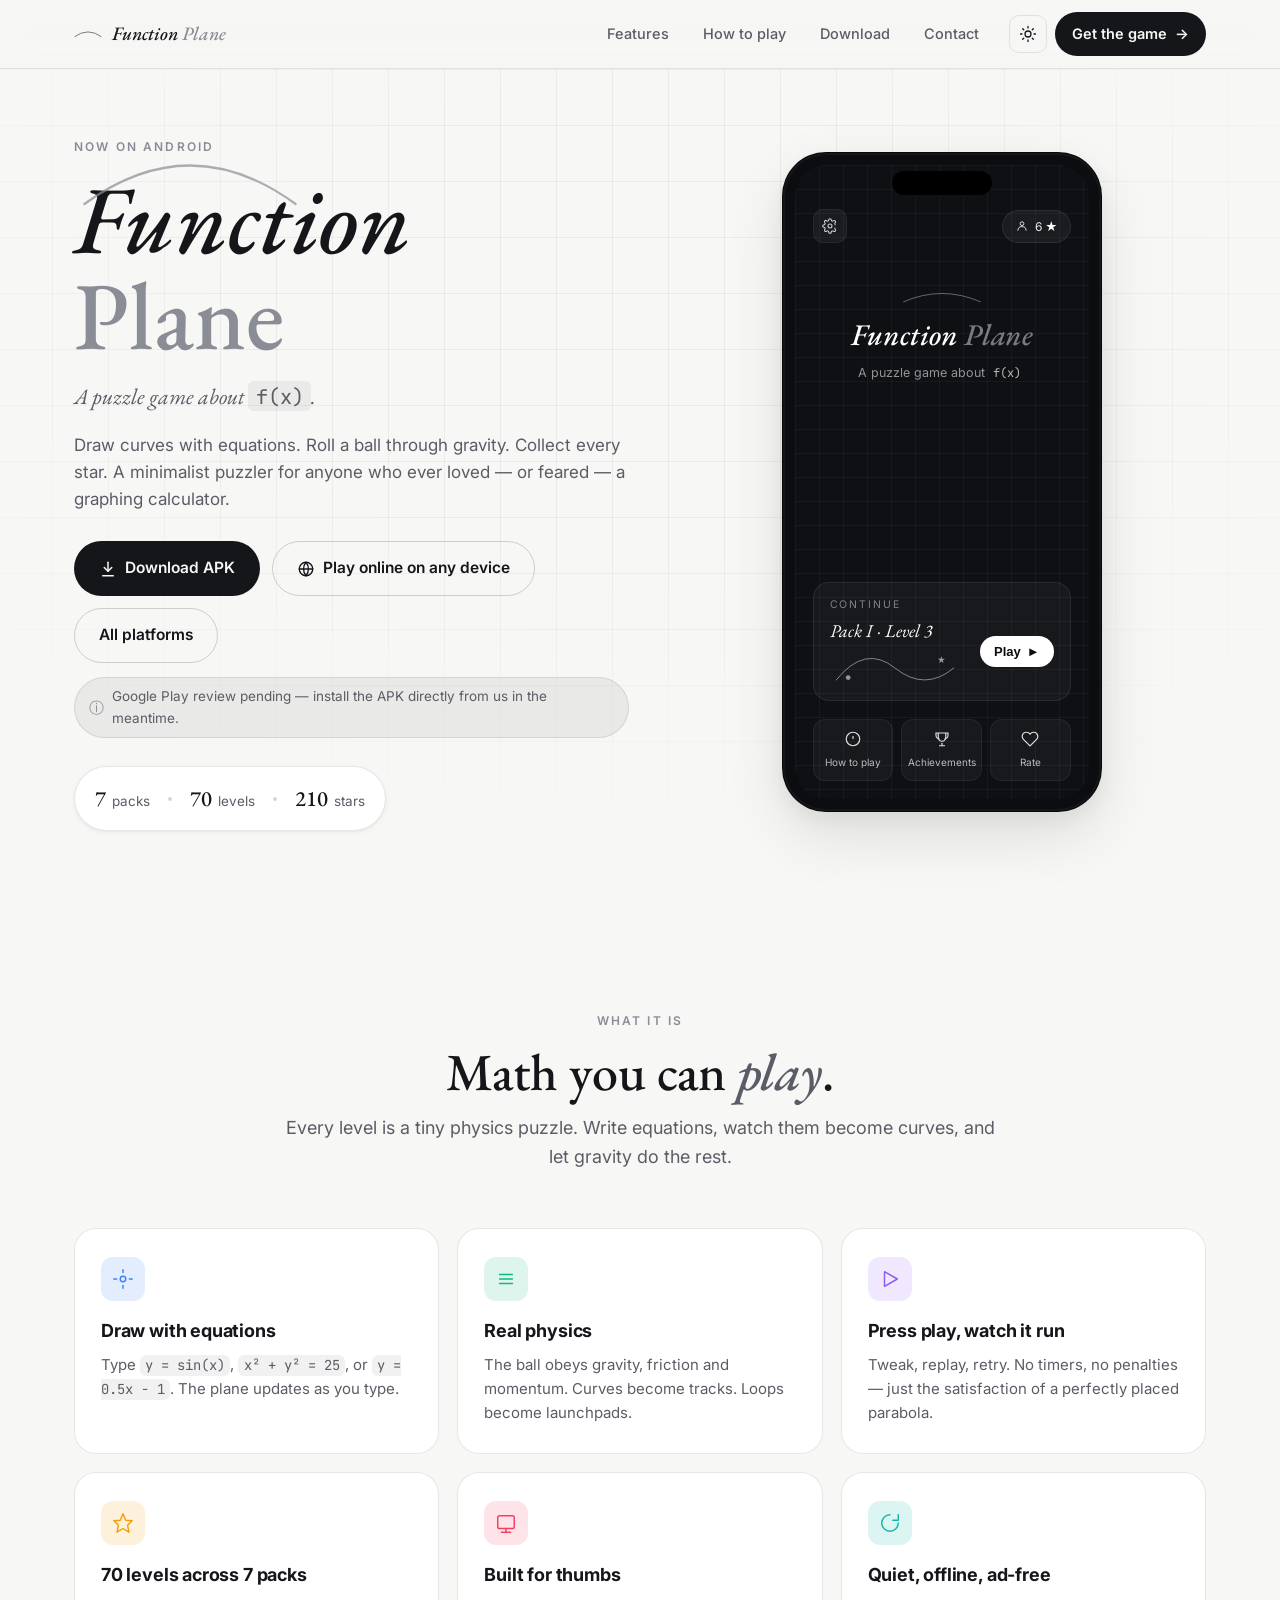
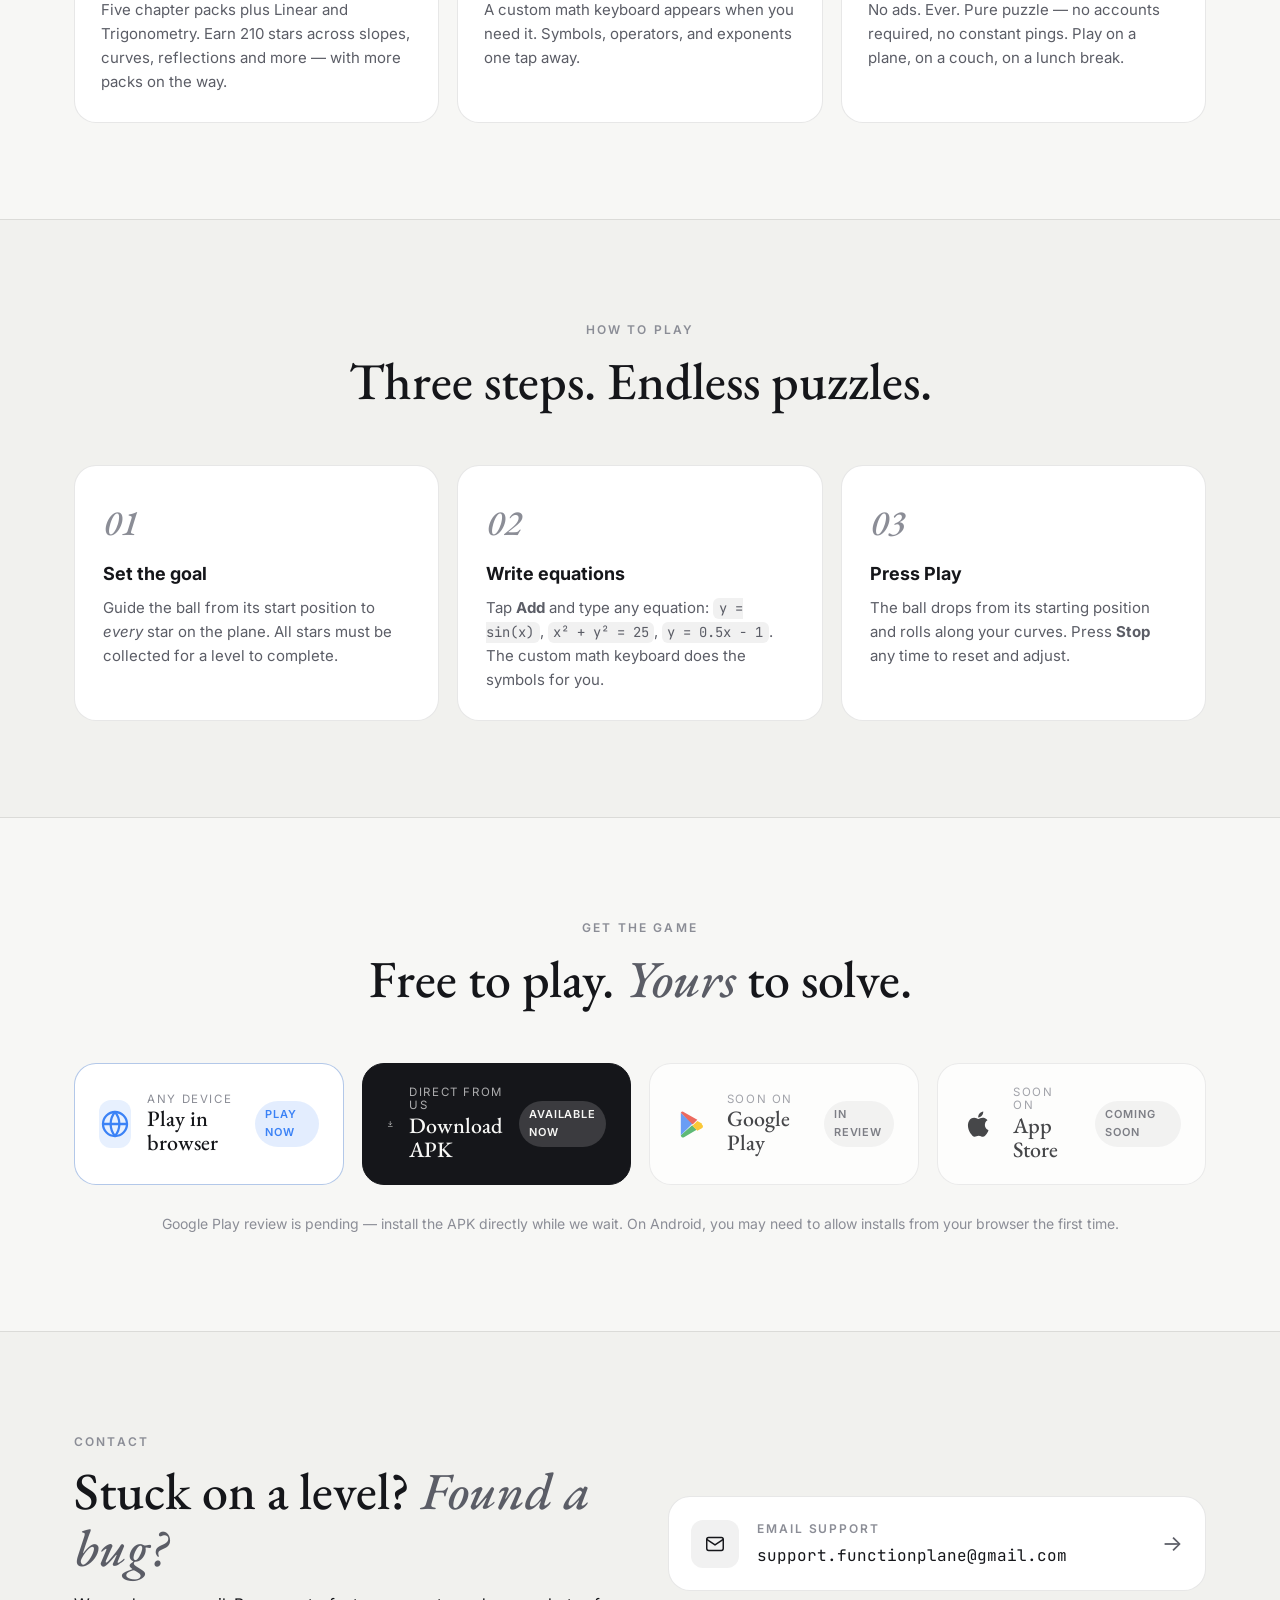
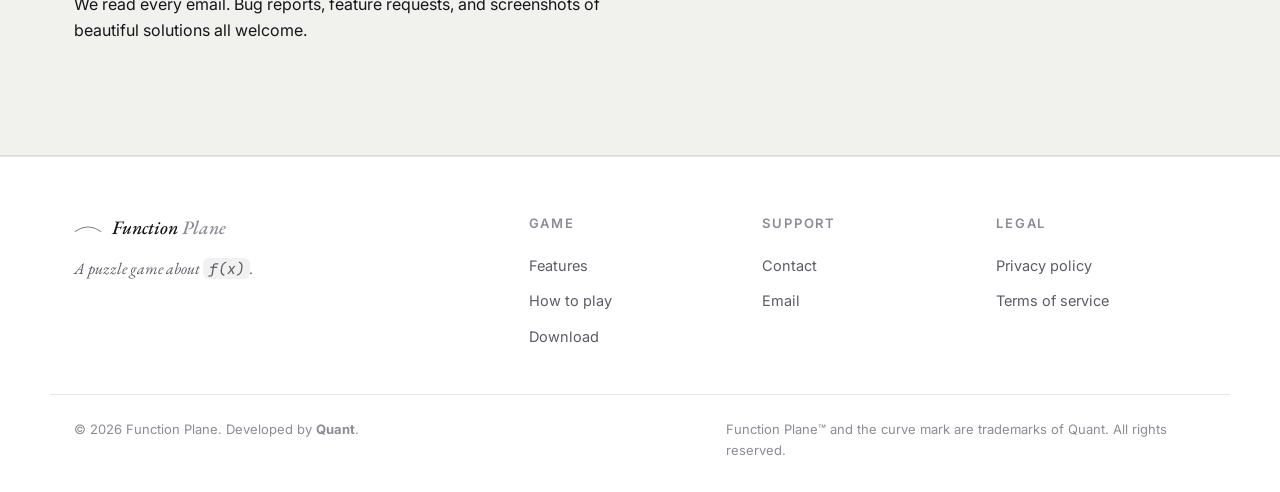
==== index.html @ 8f38a888 "Add password reset page, correct level count and ad-free copy Adds /auth/reset, the landing page for" ====
<!DOCTYPE html>
<html lang="en">
<head>
  <meta charset="UTF-8" />
  <meta name="viewport" content="width=device-width, initial-scale=1.0" />
  <title>Function Plane &mdash; A puzzle game about f(x)</title>
  <meta name="description" content="Function Plane is a minimalist puzzle game where you guide a ball through curves you draw with equations. Play on Android. iOS coming soon." />
  <meta name="theme-color" content="#fafafa" />

  <link rel="preconnect" href="https://fonts.googleapis.com">
  <link rel="preconnect" href="https://fonts.gstatic.com" crossorigin>
  <link href="https://fonts.googleapis.com/css2?family=EB+Garamond:ital,wght@0,400;0,500;1,400;1,500&family=Inter:wght@400;500;600;700&family=JetBrains+Mono:wght@400;500&display=swap" rel="stylesheet">

  <link rel="stylesheet" href="styles.css" />
</head>
<body>
  <!-- ======= NAV ======= -->
  <header class="nav" id="nav">
    <div class="container nav__inner">
      <a href="#top" class="brand" aria-label="Function Plane home">
        <svg class="brand__curve" viewBox="0 0 60 20" aria-hidden="true">
          <path d="M2 16 Q 30 -4 58 16" fill="none" stroke="currentColor" stroke-width="1.4" stroke-linecap="round"/>
        </svg>
        <span class="brand__text">
          <em>Function</em><span class="brand__faded"> Plane</span>
        </span>
      </a>

      <nav class="nav__links" aria-label="Primary">
        <a href="#features">Features</a>
        <a href="#how">How to play</a>
        <a href="#download">Download</a>
        <a href="#contact">Contact</a>
      </nav>

      <div class="nav__actions">
        <button id="themeToggle" class="icon-btn" aria-label="Toggle theme" title="Toggle theme">
          <svg class="icon-sun" viewBox="0 0 24 24" fill="none" stroke="currentColor" stroke-width="1.7" stroke-linecap="round" stroke-linejoin="round" aria-hidden="true">
            <circle cx="12" cy="12" r="4"/>
            <path d="M12 2v2M12 20v2M4.93 4.93l1.41 1.41M17.66 17.66l1.41 1.41M2 12h2M20 12h2M4.93 19.07l1.41-1.41M17.66 6.34l1.41-1.41"/>
          </svg>
          <svg class="icon-moon" viewBox="0 0 24 24" fill="none" stroke="currentColor" stroke-width="1.7" stroke-linecap="round" stroke-linejoin="round" aria-hidden="true">
            <path d="M21 12.79A9 9 0 1 1 11.21 3 7 7 0 0 0 21 12.79z"/>
          </svg>
        </button>
        <a href="#download" class="btn btn--primary nav__cta">Get the game <span aria-hidden="true">&rarr;</span></a>
      </div>

      <button id="menuToggle" class="icon-btn nav__menu" aria-label="Open menu" aria-expanded="false">
        <svg viewBox="0 0 24 24" fill="none" stroke="currentColor" stroke-width="1.7" stroke-linecap="round" aria-hidden="true">
          <path d="M4 7h16M4 12h16M4 17h16"/>
        </svg>
      </button>
    </div>
    <div class="nav__drawer" id="navDrawer" hidden>
      <a href="#features">Features</a>
      <a href="#how">How to play</a>
      <a href="#download">Download</a>
      <a href="#contact">Contact</a>
    </div>
  </header>

  <main id="top">

    <!-- ======= HERO ======= -->
    <section class="hero">
      <div class="hero__grid" aria-hidden="true"></div>

      <div class="container hero__inner">
        <div class="hero__copy">
          <span class="eyebrow">Now on Android</span>
          <h1 class="hero__title">
            <svg class="hero__curve" viewBox="0 0 200 60" aria-hidden="true">
              <path d="M4 50 Q 100 -20 196 50" fill="none" stroke="currentColor" stroke-width="2" stroke-linecap="round"/>
            </svg>
            <em>Function</em>
            <span class="muted">Plane</span>
          </h1>
          <p class="hero__tag">A puzzle game about <code>f(x)</code>.</p>
          <p class="hero__desc">
            Draw curves with equations. Roll a ball through gravity. Collect every star.
            <span class="hide-on-mobile">A minimalist puzzler for anyone who ever loved &mdash; or feared &mdash; a graphing calculator.</span>
          </p>

          <div class="hero__cta">
            <a href="downloads/FunctionPlane.apk" download class="btn btn--primary btn--lg">
              <svg viewBox="0 0 24 24" width="18" height="18" fill="none" stroke="currentColor" stroke-width="2" stroke-linecap="round" stroke-linejoin="round" aria-hidden="true"><path d="M12 3v12"/><path d="m7 10 5 5 5-5"/><path d="M5 21h14"/></svg>
              Download APK
            </a>
            <a href="https://functionplane-game.pages.dev" class="btn btn--ghost btn--lg">
              <svg viewBox="0 0 24 24" width="18" height="18" fill="none" stroke="currentColor" stroke-width="1.8" stroke-linecap="round" stroke-linejoin="round" aria-hidden="true"><circle cx="12" cy="12" r="9"/><path d="M3 12h18"/><path d="M12 3a14 14 0 0 1 0 18a14 14 0 0 1 0-18z"/></svg>
              Play online on any device
            </a>
            <a href="#download" class="btn btn--ghost btn--lg hide-on-mobile">
              All platforms
            </a>
          </div>
          <p class="hero__notice">
            <span aria-hidden="true">&#9432;</span>
            Google Play review pending &mdash; install the APK directly from us in the meantime.
          </p>

          <div class="hero__meta">
            <div class="meta-item"><strong>7</strong><span>packs</span></div>
            <span class="meta-sep" aria-hidden="true"></span>
            <div class="meta-item"><strong>70</strong><span>levels</span></div>
            <span class="meta-sep" aria-hidden="true"></span>
            <div class="meta-item"><strong>210</strong><span>stars</span></div>
          </div>
        </div>

        <!-- Phone mock -->
        <div class="hero__phone" aria-hidden="true">
          <div class="phone">
            <div class="phone__notch"></div>
            <div class="phone__screen">
              <div class="phone__bg"></div>
              <div class="phone__content">
                <div class="phone__top">
                  <div class="phone__cog">
                    <svg viewBox="0 0 24 24" fill="none" stroke="currentColor" stroke-width="1.6" stroke-linecap="round" stroke-linejoin="round"><circle cx="12" cy="12" r="3"/><path d="M19.4 15a1.65 1.65 0 0 0 .33 1.82l.06.06a2 2 0 1 1-2.83 2.83l-.06-.06A1.65 1.65 0 0 0 15 19.4a1.65 1.65 0 0 0-1 1.51V21a2 2 0 1 1-4 0v-.09A1.65 1.65 0 0 0 9 19.4a1.65 1.65 0 0 0-1.82.33l-.06.06a2 2 0 1 1-2.83-2.83l.06-.06A1.65 1.65 0 0 0 4.6 15a1.65 1.65 0 0 0-1.51-1H3a2 2 0 1 1 0-4h.09A1.65 1.65 0 0 0 4.6 9a1.65 1.65 0 0 0-.33-1.82l-.06-.06a2 2 0 1 1 2.83-2.83l.06.06A1.65 1.65 0 0 0 9 4.6a1.65 1.65 0 0 0 1-1.51V3a2 2 0 1 1 4 0v.09A1.65 1.65 0 0 0 15 4.6a1.65 1.65 0 0 0 1.82-.33l.06-.06a2 2 0 1 1 2.83 2.83l-.06.06A1.65 1.65 0 0 0 19.4 9c.16.39.25.81.25 1.24"/></svg>
                  </div>
                  <div class="phone__pill">
                    <svg viewBox="0 0 24 24" width="14" height="14" fill="none" stroke="currentColor" stroke-width="1.6"><circle cx="12" cy="8" r="3.2"/><path d="M5 20a7 7 0 0 1 14 0"/></svg>
                    <span>6 <span class="star">&#9733;</span></span>
                  </div>
                </div>

                <div class="phone__title">
                  <svg class="phone__curve" viewBox="0 0 200 40" aria-hidden="true">
                    <path d="M4 32 Q 100 -10 196 32" fill="none" stroke="currentColor" stroke-width="1.5" stroke-linecap="round"/>
                  </svg>
                  <h3><em>Function</em> <span>Plane</span></h3>
                  <p>A puzzle game about <code>f(x)</code></p>
                </div>

                <div class="phone__card">
                  <div class="phone__card-label">CONTINUE</div>
                  <div class="phone__card-row">
                    <div>
                      <div class="phone__card-title"><em>Pack I &middot; Level 3</em></div>
                      <svg class="phone__levelcurve" viewBox="0 0 200 60" aria-hidden="true">
                        <path d="M2 50 Q 50 -10 100 30 T 198 30" fill="none" stroke="currentColor" stroke-width="1.4" stroke-linecap="round"/>
                        <circle cx="22" cy="46" r="4" fill="currentColor"/>
                        <text x="170" y="22" font-size="14" fill="currentColor">&#9733;</text>
                      </svg>
                    </div>
                    <button class="phone__play">Play <span>&#9658;</span></button>
                  </div>
                </div>

                <div class="phone__bottom">
                  <div class="phone__icon"><svg viewBox="0 0 24 24" fill="none" stroke="currentColor" stroke-width="1.6"><circle cx="12" cy="12" r="9"/><path d="M12 8v4M12 16h.01"/></svg><span>How to play</span></div>
                  <div class="phone__icon"><svg viewBox="0 0 24 24" fill="none" stroke="currentColor" stroke-width="1.6"><path d="M8 21h8M12 17v4M17 4h3v3a5 5 0 0 1-5 5M7 4H4v3a5 5 0 0 0 5 5M7 4h10v6a5 5 0 0 1-10 0V4z"/></svg><span>Achievements</span></div>
                  <div class="phone__icon"><svg viewBox="0 0 24 24" fill="none" stroke="currentColor" stroke-width="1.6"><path d="M20.8 4.6a5.5 5.5 0 0 0-7.8 0L12 5.6l-1-1A5.5 5.5 0 1 0 3.2 12.4l8.8 8.8 8.8-8.8a5.5 5.5 0 0 0 0-7.8z"/></svg><span>Rate</span></div>
                </div>
              </div>
            </div>
          </div>
        </div>
      </div>
    </section>

    <!-- ======= FEATURES ======= -->
    <section id="features" class="section">
      <div class="container">
        <header class="section__head">
          <span class="eyebrow">What it is</span>
          <h2 class="section__title">Math you can <em>play</em>.</h2>
          <p class="section__lead">
            Every level is a tiny physics puzzle. Write equations, watch them
            become curves, and let gravity do the rest.
          </p>
        </header>

        <div class="features">
          <article class="feature">
            <div class="feature__icon feature__icon--blue" aria-hidden="true">
              <svg viewBox="0 0 24 24" fill="none" stroke="currentColor" stroke-width="1.6" stroke-linecap="round"><circle cx="12" cy="12" r="3"/><path d="M12 2v3M12 19v3M2 12h3M19 12h3"/></svg>
            </div>
            <h3>Draw with equations</h3>
            <p>Type <code>y = sin(x)</code>, <code>x&sup2; + y&sup2; = 25</code>, or <code>y = 0.5x &minus; 1</code>. The plane updates as you type.</p>
          </article>

          <article class="feature">
            <div class="feature__icon feature__icon--green" aria-hidden="true">
              <svg viewBox="0 0 24 24" fill="none" stroke="currentColor" stroke-width="1.6" stroke-linecap="round"><path d="M5 12h14M5 7h14M5 17h14"/></svg>
            </div>
            <h3>Real physics</h3>
            <p>The ball obeys gravity, friction and momentum. Curves become tracks. Loops become launchpads.</p>
          </article>

          <article class="feature">
            <div class="feature__icon feature__icon--purple" aria-hidden="true">
              <svg viewBox="0 0 24 24" fill="none" stroke="currentColor" stroke-width="1.6" stroke-linecap="round" stroke-linejoin="round"><polygon points="6 4 20 12 6 20 6 4"/></svg>
            </div>
            <h3>Press play, watch it run</h3>
            <p>Tweak, replay, retry. No timers, no penalties &mdash; just the satisfaction of a perfectly placed parabola.</p>
          </article>

          <article class="feature">
            <div class="feature__icon feature__icon--amber" aria-hidden="true">
              <svg viewBox="0 0 24 24" fill="none" stroke="currentColor" stroke-width="1.6" stroke-linecap="round" stroke-linejoin="round"><polygon points="12 2 15 9 22 9.5 17 14.5 18.5 22 12 18 5.5 22 7 14.5 2 9.5 9 9 12 2"/></svg>
            </div>
            <h3>70 levels across 7 packs</h3>
            <p>Five chapter packs plus Linear and Trigonometry. Earn 210 stars across slopes, curves, reflections and more &mdash; with more packs on the way.</p>
          </article>

          <article class="feature">
            <div class="feature__icon feature__icon--rose" aria-hidden="true">
              <svg viewBox="0 0 24 24" fill="none" stroke="currentColor" stroke-width="1.6" stroke-linecap="round" stroke-linejoin="round"><rect x="3" y="4" width="18" height="14" rx="2"/><path d="M7 22h10M12 18v4"/></svg>
            </div>
            <h3>Built for thumbs</h3>
            <p>A custom math keyboard appears when you need it. Symbols, operators, and exponents one tap away.</p>
          </article>

          <article class="feature">
            <div class="feature__icon feature__icon--teal" aria-hidden="true">
              <svg viewBox="0 0 24 24" fill="none" stroke="currentColor" stroke-width="1.6" stroke-linecap="round" stroke-linejoin="round"><path d="M21 12a9 9 0 1 1-9-9"/><path d="M21 3v6h-6"/></svg>
            </div>
            <h3>Quiet, offline, ad-free</h3>
            <p>No ads. Ever. Pure puzzle &mdash; no accounts required, no constant pings. Play on a plane, on a couch, on a lunch break.</p>
          </article>
        </div>
      </div>
    </section>

    <!-- ======= HOW TO PLAY ======= -->
    <section id="how" class="section section--alt">
      <div class="container">
        <header class="section__head">
          <span class="eyebrow">How to play</span>
          <h2 class="section__title">Three steps. Endless puzzles.</h2>
        </header>

        <ol class="steps">
          <li class="step">
            <div class="step__num">01</div>
            <h3>Set the goal</h3>
            <p>Guide the ball from its start position to <em>every</em> star on the plane. All stars must be collected for a level to complete.</p>
          </li>
          <li class="step">
            <div class="step__num">02</div>
            <h3>Write equations</h3>
            <p>Tap <strong>Add</strong> and type any equation: <code>y = sin(x)</code>, <code>x&sup2; + y&sup2; = 25</code>, <code>y = 0.5x &minus; 1</code>. The custom math keyboard does the symbols for you.</p>
          </li>
          <li class="step">
            <div class="step__num">03</div>
            <h3>Press Play</h3>
            <p>The ball drops from its starting position and rolls along your curves. Press <strong>Stop</strong> any time to reset and adjust.</p>
          </li>
        </ol>
      </div>
    </section>

    <!-- ======= DOWNLOAD ======= -->
    <section id="download" class="section">
      <div class="container">
        <header class="section__head">
          <span class="eyebrow">Get the game</span>
          <h2 class="section__title">Free to play. <em>Yours</em> to solve.</h2>
        </header>

        <div class="download">
          <a class="store store--web" href="https://functionplane-game.pages.dev" aria-label="Play Function Plane online in your browser">
            <div class="store__icon store__icon--web">
              <svg viewBox="0 0 24 24" fill="none" stroke="currentColor" stroke-width="1.7" stroke-linecap="round" stroke-linejoin="round" aria-hidden="true">
                <circle cx="12" cy="12" r="9"/>
                <path d="M3 12h18"/>
                <path d="M12 3a14 14 0 0 1 0 18a14 14 0 0 1 0-18z"/>
              </svg>
            </div>
            <div class="store__text">
              <span class="store__small">Any device</span>
              <span class="store__big">Play in browser</span>
            </div>
            <div class="store__badge">Play now</div>
          </a>

          <a class="store store--direct" href="downloads/FunctionPlane.apk" download aria-label="Download the Function Plane APK directly">
            <div class="store__icon store__icon--direct">
              <svg viewBox="0 0 24 24" fill="none" stroke="currentColor" stroke-width="1.8" stroke-linecap="round" stroke-linejoin="round" aria-hidden="true">
                <path d="M12 3v12"/>
                <path d="m7 10 5 5 5-5"/>
                <path d="M5 21h14"/>
              </svg>
            </div>
            <div class="store__text">
              <span class="store__small">Direct from us</span>
              <span class="store__big">Download APK</span>
            </div>
            <div class="store__badge">Available now</div>
          </a>

          <a class="store store--soon" href="#" aria-disabled="true" aria-label="Function Plane on Google Play, in review">
            <div class="store__icon">
              <svg viewBox="0 0 24 24" aria-hidden="true">
                <path fill="#34A853" d="M3.6 20.5a1.6 1.6 0 0 0 2.4 1.4l9.5-5.5-3.4-3.4z"/>
                <path fill="#FBBC04" d="M19.4 11.6 16 9.7l-3.7 3.7 3.7 3.7 3.4-1.9a1.6 1.6 0 0 0 0-2.8z"/>
                <path fill="#4285F4" d="M3.6 3.5v17l8.9-8.9z"/>
                <path fill="#EA4335" d="M3.6 3.5 12.5 12.4 16 8.9 6 3.2a1.6 1.6 0 0 0-2.4.3z"/>
              </svg>
            </div>
            <div class="store__text">
              <span class="store__small">Soon on</span>
              <span class="store__big">Google Play</span>
            </div>
            <div class="store__badge store__badge--soon">In review</div>
          </a>

          <a class="store store--soon" href="#" aria-disabled="true" aria-label="Function Plane on the App Store, coming soon">
            <div class="store__icon">
              <svg viewBox="0 0 24 24" fill="currentColor" aria-hidden="true">
                <path d="M16.4 12.6c0-2.3 1.9-3.4 2-3.4-1.1-1.6-2.8-1.8-3.4-1.8-1.4-.1-2.8.8-3.5.8-.7 0-1.9-.8-3.1-.8-1.6 0-3.1.9-3.9 2.4-1.7 2.9-.4 7.1 1.2 9.4.8 1.1 1.8 2.4 3 2.4 1.2-.1 1.7-.8 3.1-.8 1.5 0 1.9.8 3.1.8 1.3 0 2.1-1.2 2.9-2.3.9-1.3 1.3-2.6 1.3-2.7-.1 0-2.7-1-2.7-4zM14.2 5.7c.6-.8 1.1-1.9 1-3-1 .1-2.1.7-2.8 1.5-.6.7-1.1 1.8-1 2.9 1.1.1 2.2-.6 2.8-1.4z"/>
              </svg>
            </div>
            <div class="store__text">
              <span class="store__small">Soon on</span>
              <span class="store__big">App Store</span>
            </div>
            <div class="store__badge store__badge--soon">Coming soon</div>
          </a>
        </div>

        <p class="download__note">
          Google Play review is pending &mdash; install the APK directly while we wait. On Android, you may need to allow installs from your browser the first time.
        </p>
      </div>
    </section>

    <!-- ======= CONTACT ======= -->
    <section id="contact" class="section section--alt">
      <div class="container contact">
        <div class="contact__copy">
          <span class="eyebrow">Contact</span>
          <h2 class="section__title">Stuck on a level? <em>Found a bug?</em></h2>
          <p>We read every email. <span class="hide-on-mobile">Bug reports, feature requests, and screenshots of beautiful solutions all welcome.</span></p>
        </div>

        <a href="mailto:support.functionplane@gmail.com" class="contact__card">
          <div class="contact__icon" aria-hidden="true">
            <svg viewBox="0 0 24 24" fill="none" stroke="currentColor" stroke-width="1.6" stroke-linecap="round" stroke-linejoin="round"><rect x="3" y="5" width="18" height="14" rx="2"/><path d="m3 7 9 6 9-6"/></svg>
          </div>
          <div>
            <div class="contact__label">Email support</div>
            <div class="contact__value">support.functionplane@gmail.com</div>
          </div>
          <div class="contact__arrow" aria-hidden="true">&rarr;</div>
        </a>
      </div>
    </section>
  </main>

  <!-- ======= FOOTER ======= -->
  <footer class="footer">
    <div class="container footer__inner">
      <div class="footer__brand">
        <a href="#top" class="brand">
          <svg class="brand__curve" viewBox="0 0 60 20" aria-hidden="true">
            <path d="M2 16 Q 30 -4 58 16" fill="none" stroke="currentColor" stroke-width="1.4" stroke-linecap="round"/>
          </svg>
          <span class="brand__text"><em>Function</em><span class="brand__faded"> Plane</span></span>
        </a>
        <p class="footer__tag">A puzzle game about <code>f(x)</code>.</p>
      </div>

      <div class="footer__cols">
        <div>
          <h4>Game</h4>
          <a href="#features">Features</a>
          <a href="#how">How to play</a>
          <a href="#download">Download</a>
        </div>
        <div>
          <h4>Support</h4>
          <a href="#contact">Contact</a>
          <a href="mailto:support.functionplane@gmail.com">Email</a>
        </div>
        <div>
          <h4>Legal</h4>
          <a href="/privacy.html">Privacy policy</a>
          <a href="/terms.html">Terms of service</a>
        </div>
      </div>
    </div>

    <div class="container footer__bottom">
      <p>&copy; <span id="year">2026</span> Function Plane. Developed by <strong>Quant</strong>.</p>
      <p class="footer__legal">Function Plane&trade; and the curve mark are trademarks of Quant. All rights reserved.</p>
    </div>
  </footer>

  <script src="script.js"></script>
</body>
</html>
---- styles.css ----
/* ========================================================================
   FUNCTION PLANE — website styles
   Light theme by default, dark theme via [data-theme="dark"]
   ======================================================================== */

/* ---------- Tokens ---------- */
:root {
  /* Light theme */
  --bg:            #f7f7f5;
  --bg-elev:       #ffffff;
  --bg-alt:        #f1f1ee;
  --surface:       #ffffff;
  --surface-2:     #fafaf8;
  --border:        rgba(20, 20, 20, 0.10);
  --border-strong: rgba(20, 20, 20, 0.18);

  --text:          #15161a;
  --text-muted:    #5b5d66;
  --text-faded:    #8b8d96;

  --accent:        #15161a;
  --accent-soft:   rgba(21, 22, 26, 0.06);

  /* Feature accent washes */
  --c-blue:        #3b82f6;
  --c-green:       #10b981;
  --c-purple:      #8b5cf6;
  --c-amber:       #f59e0b;
  --c-rose:        #f43f5e;
  --c-teal:        #14b8a6;

  --grid-line:     rgba(20, 20, 20, 0.05);

  --shadow-sm: 0 1px 2px rgba(0,0,0,0.04), 0 2px 6px rgba(0,0,0,0.04);
  --shadow-md: 0 8px 24px rgba(0,0,0,0.06), 0 2px 6px rgba(0,0,0,0.04);
  --shadow-lg: 0 24px 60px rgba(0,0,0,0.10), 0 8px 20px rgba(0,0,0,0.05);

  --radius-sm: 8px;
  --radius:    14px;
  --radius-lg: 22px;
  --radius-xl: 32px;

  --serif: "EB Garamond", "Iowan Old Style", Georgia, "Times New Roman", serif;
  --sans:  "Inter", system-ui, -apple-system, "Segoe UI", Roboto, Helvetica, Arial, sans-serif;
  --mono:  "JetBrains Mono", "SF Mono", Menlo, Consolas, monospace;

  --container: 1180px;
}

[data-theme="dark"] {
  --bg:            #0c0d10;
  --bg-elev:       #14161b;
  --bg-alt:        #0f1115;
  --surface:       #15171c;
  --surface-2:     #1a1d23;
  --border:        rgba(255, 255, 255, 0.08);
  --border-strong: rgba(255, 255, 255, 0.16);

  --text:          #f1f2f4;
  --text-muted:    #9aa0aa;
  --text-faded:    #6b6f78;

  --accent:        #ffffff;
  --accent-soft:   rgba(255, 255, 255, 0.08);

  --grid-line:     rgba(255, 255, 255, 0.05);

  --shadow-sm: 0 1px 2px rgba(0,0,0,0.4), 0 2px 6px rgba(0,0,0,0.4);
  --shadow-md: 0 8px 24px rgba(0,0,0,0.4), 0 2px 6px rgba(0,0,0,0.3);
  --shadow-lg: 0 24px 60px rgba(0,0,0,0.5), 0 8px 20px rgba(0,0,0,0.35);
}

/* ---------- Base ---------- */
*, *::before, *::after { box-sizing: border-box; }

html { scroll-behavior: smooth; }

body {
  margin: 0;
  font-family: var(--sans);
  font-size: 16px;
  line-height: 1.6;
  color: var(--text);
  background: var(--bg);
  -webkit-font-smoothing: antialiased;
  text-rendering: optimizeLegibility;
  transition: background-color 0.25s ease, color 0.25s ease;
}

img, svg { display: block; max-width: 100%; }

a {
  color: inherit;
  text-decoration: none;
  transition: color 0.15s ease, opacity 0.15s ease;
}

code, kbd {
  font-family: var(--mono);
  font-size: 0.92em;
  background: var(--accent-soft);
  border-radius: 6px;
  padding: 0.08em 0.38em;
}

em { font-style: italic; }

.container {
  width: 100%;
  max-width: var(--container);
  margin: 0 auto;
  padding: 0 24px;
}

.eyebrow {
  display: inline-block;
  font-size: 12px;
  letter-spacing: 0.18em;
  text-transform: uppercase;
  color: var(--text-faded);
  font-weight: 600;
}

.muted { color: var(--text-faded); }

/* Visibility utilities */
@media (max-width: 860px) {
  .hide-on-mobile { display: none !important; }
}

/* ---------- Buttons ---------- */
.btn {
  display: inline-flex;
  align-items: center;
  gap: 8px;
  padding: 10px 18px;
  border-radius: 999px;
  font-family: var(--sans);
  font-weight: 600;
  font-size: 14.5px;
  cursor: pointer;
  border: 1px solid transparent;
  transition: transform 0.15s ease, background 0.15s ease, color 0.15s ease, border-color 0.15s ease;
  white-space: nowrap;
}
.btn--lg { padding: 14px 24px; font-size: 15.5px; }

.btn--primary {
  background: var(--text);
  color: var(--bg);
}
.btn--primary:hover { transform: translateY(-1px); }

.btn--ghost {
  background: transparent;
  color: var(--text);
  border-color: var(--border-strong);
}
.btn--ghost:hover { background: var(--accent-soft); }

.icon-btn {
  display: inline-flex;
  align-items: center;
  justify-content: center;
  width: 38px;
  height: 38px;
  border-radius: 10px;
  background: transparent;
  border: 1px solid var(--border);
  color: var(--text);
  cursor: pointer;
  transition: background 0.15s ease, border-color 0.15s ease;
}
.icon-btn:hover { background: var(--accent-soft); }
.icon-btn svg { width: 18px; height: 18px; }

/* ---------- NAV ---------- */
.nav {
  position: sticky;
  top: 0;
  z-index: 50;
  backdrop-filter: saturate(140%) blur(14px);
  -webkit-backdrop-filter: saturate(140%) blur(14px);
  background: color-mix(in oklab, var(--bg) 78%, transparent);
  border-bottom: 1px solid var(--border);
}
.nav__inner {
  display: flex;
  align-items: center;
  gap: 16px;
  height: 68px;
}
.brand {
  display: inline-flex;
  align-items: center;
  gap: 10px;
  font-size: 19px;
  font-family: var(--serif);
}
.brand__curve { width: 28px; height: auto; color: var(--text); opacity: 0.85; }
.brand__text em { font-style: italic; font-weight: 500; }
.brand__faded { color: var(--text-faded); font-style: italic; font-weight: 500; }

.nav__links {
  display: flex;
  align-items: center;
  gap: 6px;
  margin-left: auto;
}
.nav__links a {
  padding: 8px 14px;
  border-radius: 999px;
  color: var(--text-muted);
  font-size: 14.5px;
  font-weight: 500;
}
.nav__links a:hover { color: var(--text); background: var(--accent-soft); }

.nav__actions {
  display: flex;
  align-items: center;
  gap: 8px;
}
.nav__cta { padding: 9px 16px; }

.nav__menu { display: none; }

/* Theme icon swap */
.icon-sun, .icon-moon { width: 18px; height: 18px; }
[data-theme="dark"] .icon-sun { display: none; }
[data-theme="light"] .icon-moon,
:root:not([data-theme="dark"]) .icon-moon { display: none; }

.nav__drawer {
  display: none;
  flex-direction: column;
  gap: 4px;
  padding: 8px 16px 16px;
  border-top: 1px solid var(--border);
}
.nav__drawer a {
  padding: 12px 8px;
  color: var(--text);
  border-bottom: 1px solid var(--border);
  font-weight: 500;
}
.nav__drawer a:last-child { border-bottom: none; }

/* ---------- HERO ---------- */
.hero {
  position: relative;
  overflow: hidden;
  padding: 64px 0 80px;
}
.hero__grid {
  position: absolute;
  inset: 0;
  background-image:
    linear-gradient(to right, var(--grid-line) 1px, transparent 1px),
    linear-gradient(to bottom, var(--grid-line) 1px, transparent 1px);
  background-size: 56px 56px;
  background-position: center top;
  mask-image: radial-gradient(ellipse 80% 70% at 50% 30%, #000 40%, transparent 90%);
  -webkit-mask-image: radial-gradient(ellipse 80% 70% at 50% 30%, #000 40%, transparent 90%);
  pointer-events: none;
}
.hero__inner {
  position: relative;
  display: grid;
  grid-template-columns: 1.05fr 1fr;
  gap: 48px;
  align-items: center;
}

.hero__title {
  font-family: var(--serif);
  font-weight: 500;
  font-size: clamp(48px, 8vw, 96px);
  line-height: 1;
  margin: 12px 0 16px;
  position: relative;
}
.hero__title em { font-style: italic; }
.hero__curve {
  position: absolute;
  top: -22px;
  left: 6px;
  width: clamp(120px, 22vw, 220px);
  height: auto;
  color: var(--text-faded);
  opacity: 0.7;
}

.hero__tag {
  font-family: var(--serif);
  font-style: italic;
  font-size: 22px;
  color: var(--text-muted);
  margin: 0 0 18px;
}
.hero__tag code { font-style: normal; }

.hero__desc {
  font-size: 17px;
  color: var(--text-muted);
  max-width: 52ch;
  margin: 0 0 28px;
}

.hero__cta {
  display: flex;
  gap: 12px;
  flex-wrap: wrap;
  margin-bottom: 14px;
}

.hero__notice {
  display: inline-flex;
  align-items: center;
  gap: 8px;
  margin: 0 0 28px;
  padding: 8px 14px;
  font-size: 13.5px;
  color: var(--text-muted);
  background: var(--accent-soft);
  border: 1px solid var(--border);
  border-radius: 999px;
}
.hero__notice span[aria-hidden="true"] {
  font-size: 15px;
  line-height: 1;
  color: var(--text-faded);
}

.hero__meta {
  display: inline-flex;
  align-items: center;
  gap: 18px;
  padding: 14px 20px;
  border: 1px solid var(--border);
  border-radius: 999px;
  background: var(--surface);
  box-shadow: var(--shadow-sm);
}
.meta-item {
  display: inline-flex;
  align-items: baseline;
  gap: 6px;
  font-size: 13.5px;
  color: var(--text-muted);
}
.meta-item strong {
  font-family: var(--serif);
  font-weight: 500;
  font-size: 22px;
  color: var(--text);
}
.meta-sep {
  width: 4px;
  height: 4px;
  border-radius: 50%;
  background: var(--border-strong);
}

/* Phone mockup */
.hero__phone {
  display: flex;
  justify-content: center;
}
.phone {
  position: relative;
  width: 320px;
  max-width: 100%;
  aspect-ratio: 320 / 660;
  background: #0c0d10;
  border-radius: 44px;
  padding: 12px;
  box-shadow: var(--shadow-lg), inset 0 0 0 2px rgba(255,255,255,0.04);
  border: 1px solid rgba(0,0,0,0.4);
}
.phone__notch {
  position: absolute;
  top: 18px;
  left: 50%;
  transform: translateX(-50%);
  width: 100px;
  height: 24px;
  background: #000;
  border-radius: 999px;
  z-index: 2;
}
.phone__screen {
  position: relative;
  width: 100%;
  height: 100%;
  border-radius: 32px;
  overflow: hidden;
  background: #0e1014;
  color: #f1f2f4;
  font-family: var(--sans);
  display: flex;
}
.phone__bg {
  position: absolute;
  inset: 0;
  background-image:
    linear-gradient(to right, rgba(255,255,255,0.04) 1px, transparent 1px),
    linear-gradient(to bottom, rgba(255,255,255,0.04) 1px, transparent 1px);
  background-size: 24px 24px;
}
.phone__content {
  position: relative;
  width: 100%;
  display: flex;
  flex-direction: column;
  padding: 44px 18px 18px;
}
.phone__top {
  display: flex;
  justify-content: space-between;
  align-items: center;
  margin-bottom: 28px;
}
.phone__cog {
  width: 34px; height: 34px;
  border-radius: 10px;
  background: rgba(255,255,255,0.05);
  border: 1px solid rgba(255,255,255,0.06);
  display: flex; align-items: center; justify-content: center;
  color: #cdd0d6;
}
.phone__cog svg { width: 16px; height: 16px; }
.phone__pill {
  display: inline-flex;
  align-items: center;
  gap: 6px;
  padding: 6px 12px;
  border-radius: 999px;
  background: rgba(255,255,255,0.05);
  border: 1px solid rgba(255,255,255,0.08);
  font-size: 12px;
  color: #e6e7ec;
}
.phone__pill .star { color: #fff; }

.phone__title {
  text-align: center;
  margin: 18px 0 22px;
  position: relative;
}
.phone__curve {
  display: block;
  margin: 0 auto;
  width: 80px;
  color: rgba(255,255,255,0.6);
}
.phone__title h3 {
  font-family: var(--serif);
  font-weight: 500;
  font-size: 30px;
  margin: 6px 0 4px;
  color: #fff;
}
.phone__title h3 em { font-style: italic; }
.phone__title h3 span { color: rgba(255,255,255,0.45); font-style: italic; }
.phone__title p {
  margin: 0;
  font-size: 12.5px;
  color: rgba(255,255,255,0.55);
}
.phone__title code {
  background: transparent;
  color: rgba(255,255,255,0.7);
  font-size: 12px;
}

.phone__card {
  background: rgba(255,255,255,0.04);
  border: 1px solid rgba(255,255,255,0.08);
  border-radius: 16px;
  padding: 14px 16px;
  margin-top: auto;
}
.phone__card-label {
  font-size: 10.5px;
  letter-spacing: 0.18em;
  color: rgba(255,255,255,0.45);
  margin-bottom: 4px;
}
.phone__card-row {
  display: flex;
  align-items: center;
  justify-content: space-between;
  gap: 10px;
}
.phone__card-title {
  font-family: var(--serif);
  font-size: 18px;
  color: #fff;
  margin-bottom: 4px;
}
.phone__levelcurve {
  width: 130px;
  height: 36px;
  color: rgba(255,255,255,0.55);
}
.phone__play {
  display: inline-flex;
  align-items: center;
  gap: 6px;
  padding: 8px 14px;
  border-radius: 999px;
  background: #fff;
  color: #0c0d10;
  border: none;
  font-weight: 600;
  font-size: 13px;
  cursor: pointer;
}

.phone__bottom {
  display: grid;
  grid-template-columns: repeat(3, 1fr);
  gap: 8px;
  margin-top: 18px;
}
.phone__icon {
  display: flex;
  flex-direction: column;
  align-items: center;
  gap: 6px;
  padding: 10px 4px;
  border-radius: 12px;
  background: rgba(255,255,255,0.04);
  border: 1px solid rgba(255,255,255,0.06);
  font-size: 10px;
  color: rgba(255,255,255,0.7);
  text-align: center;
}
.phone__icon svg { width: 18px; height: 18px; color: rgba(255,255,255,0.85); }

/* ---------- SECTIONS ---------- */
.section {
  padding: 96px 0;
}
.section--alt {
  background: var(--bg-alt);
  border-top: 1px solid var(--border);
  border-bottom: 1px solid var(--border);
}
.section__head {
  max-width: 720px;
  margin: 0 auto 56px;
  text-align: center;
}
.section__title {
  font-family: var(--serif);
  font-weight: 500;
  font-size: clamp(34px, 4.5vw, 52px);
  line-height: 1.1;
  margin: 10px 0 14px;
}
.section__title em { font-style: italic; color: var(--text-muted); }
.section__lead {
  font-size: 18px;
  color: var(--text-muted);
  margin: 0;
}

/* ---------- FEATURES ---------- */
.features {
  display: grid;
  grid-template-columns: repeat(3, minmax(0, 1fr));
  gap: 18px;
}
.feature {
  background: var(--surface);
  border: 1px solid var(--border);
  border-radius: var(--radius-lg);
  padding: 28px 26px;
  transition: transform 0.2s ease, box-shadow 0.2s ease, border-color 0.2s ease;
}
.feature:hover {
  transform: translateY(-2px);
  box-shadow: var(--shadow-md);
  border-color: var(--border-strong);
}
.feature h3 {
  font-family: var(--sans);
  font-size: 18px;
  margin: 16px 0 8px;
  letter-spacing: -0.01em;
}
.feature p {
  margin: 0;
  font-size: 15px;
  color: var(--text-muted);
}
.feature__icon {
  width: 44px;
  height: 44px;
  border-radius: 12px;
  display: inline-flex;
  align-items: center;
  justify-content: center;
  background: rgba(0,0,0,0.04);
  color: var(--text);
}
[data-theme="dark"] .feature__icon { background: rgba(255,255,255,0.06); }
.feature__icon svg { width: 22px; height: 22px; }
.feature__icon--blue   { background: color-mix(in oklab, var(--c-blue) 14%, transparent);   color: var(--c-blue); }
.feature__icon--green  { background: color-mix(in oklab, var(--c-green) 14%, transparent);  color: var(--c-green); }
.feature__icon--purple { background: color-mix(in oklab, var(--c-purple) 14%, transparent); color: var(--c-purple); }
.feature__icon--amber  { background: color-mix(in oklab, var(--c-amber) 14%, transparent);  color: var(--c-amber); }
.feature__icon--rose   { background: color-mix(in oklab, var(--c-rose) 14%, transparent);   color: var(--c-rose); }
.feature__icon--teal   { background: color-mix(in oklab, var(--c-teal) 14%, transparent);   color: var(--c-teal); }

/* ---------- STEPS ---------- */
.steps {
  list-style: none;
  padding: 0;
  margin: 0;
  display: grid;
  grid-template-columns: repeat(3, 1fr);
  gap: 18px;
  counter-reset: step;
}
.step {
  background: var(--surface);
  border: 1px solid var(--border);
  border-radius: var(--radius-lg);
  padding: 28px;
  position: relative;
}
.step__num {
  font-family: var(--serif);
  font-style: italic;
  font-weight: 500;
  font-size: 36px;
  color: var(--text-faded);
  margin-bottom: 8px;
}
.step h3 {
  margin: 4px 0 8px;
  font-size: 18px;
}
.step p {
  margin: 0;
  color: var(--text-muted);
  font-size: 15px;
}

/* ---------- DOWNLOAD ---------- */
.download {
  display: grid;
  grid-template-columns: repeat(4, minmax(0, 1fr));
  gap: 18px;
  max-width: 1240px;
  margin: 0 auto;
}
.store {
  position: relative;
  display: flex;
  align-items: center;
  gap: 16px;
  padding: 22px 24px;
  border-radius: var(--radius-lg);
  background: var(--surface);
  border: 1px solid var(--border);
  transition: transform 0.2s ease, box-shadow 0.2s ease, border-color 0.2s ease;
}
.store:hover {
  transform: translateY(-2px);
  box-shadow: var(--shadow-md);
  border-color: var(--border-strong);
}
.store--soon {
  cursor: not-allowed;
  opacity: 0.78;
}
.store--soon:hover {
  transform: none;
  box-shadow: none;
  border-color: var(--border);
}
.store--direct {
  background: var(--text);
  color: var(--bg);
  border-color: var(--text);
}
.store--direct .store__small { color: rgba(255,255,255,0.6); }
[data-theme="light"] .store--direct .store__small,
:root:not([data-theme="dark"]) .store--direct .store__small { color: rgba(255,255,255,0.65); }
[data-theme="dark"] .store--direct .store__small { color: rgba(0,0,0,0.55); }
.store--direct .store__badge {
  background: rgba(255,255,255,0.16);
  color: inherit;
}
[data-theme="dark"] .store--direct .store__badge {
  background: rgba(0,0,0,0.18);
}
.store__icon--direct { color: inherit; }

.store--web {
  border-color: color-mix(in oklab, var(--c-blue) 30%, var(--border));
}
.store--web:hover {
  border-color: color-mix(in oklab, var(--c-blue) 55%, var(--border-strong));
}
.store__icon--web {
  color: var(--c-blue);
  background: color-mix(in oklab, var(--c-blue) 12%, transparent);
  border-radius: 12px;
}
.store--web .store__badge {
  background: color-mix(in oklab, var(--c-blue) 14%, transparent);
  color: var(--c-blue);
}
.store__icon {
  width: 48px;
  height: 48px;
  display: flex;
  align-items: center;
  justify-content: center;
}
.store__icon svg { width: 32px; height: 32px; }
.store--soon .store__icon { color: var(--text); }
.store__text { display: flex; flex-direction: column; line-height: 1.1; }
.store__small {
  font-size: 11.5px;
  letter-spacing: 0.14em;
  text-transform: uppercase;
  color: var(--text-faded);
}
.store__big {
  font-family: var(--serif);
  font-size: 22px;
  font-weight: 500;
  margin-top: 2px;
}
.store__badge {
  margin-left: auto;
  font-size: 11px;
  letter-spacing: 0.08em;
  text-transform: uppercase;
  font-weight: 600;
  padding: 5px 10px;
  border-radius: 999px;
  background: color-mix(in oklab, var(--c-green) 14%, transparent);
  color: var(--c-green);
}
.store__badge--soon {
  background: var(--accent-soft);
  color: var(--text-muted);
}

.download__note {
  text-align: center;
  margin: 28px auto 0;
  color: var(--text-faded);
  font-size: 14px;
}

/* ---------- CONTACT ---------- */
.contact {
  display: grid;
  grid-template-columns: 1fr 1fr;
  gap: 56px;
  align-items: center;
}
.contact__copy .section__title { margin-top: 8px; }
.contact__card {
  display: flex;
  align-items: center;
  gap: 18px;
  padding: 22px;
  border-radius: var(--radius-lg);
  background: var(--surface);
  border: 1px solid var(--border);
  transition: transform 0.2s ease, box-shadow 0.2s ease, border-color 0.2s ease;
}
.contact__card:hover {
  transform: translateY(-2px);
  box-shadow: var(--shadow-md);
  border-color: var(--border-strong);
}
.contact__icon {
  width: 48px;
  height: 48px;
  border-radius: 12px;
  display: flex;
  align-items: center;
  justify-content: center;
  background: var(--accent-soft);
}
.contact__icon svg { width: 22px; height: 22px; }
.contact__label {
  font-size: 12px;
  letter-spacing: 0.16em;
  text-transform: uppercase;
  color: var(--text-faded);
  font-weight: 600;
}
.contact__value {
  font-family: var(--mono);
  font-size: 16px;
  margin-top: 4px;
  word-break: break-all;
}
.contact__arrow {
  margin-left: auto;
  font-size: 22px;
  color: var(--text-muted);
}

/* ---------- FOOTER ---------- */
.footer {
  background: var(--bg-elev);
  border-top: 1px solid var(--border);
  padding: 56px 0 32px;
}
.footer__inner {
  display: grid;
  grid-template-columns: 1.2fr 2fr;
  gap: 48px;
  margin-bottom: 40px;
}
.footer__tag {
  margin: 12px 0 0;
  color: var(--text-muted);
  font-family: var(--serif);
  font-style: italic;
  font-size: 16px;
}
.footer__cols {
  display: grid;
  grid-template-columns: repeat(3, 1fr);
  gap: 24px;
}
.footer__cols h4 {
  font-size: 13px;
  letter-spacing: 0.14em;
  text-transform: uppercase;
  color: var(--text-faded);
  font-weight: 600;
  margin: 0 0 14px;
}
.footer__cols a {
  display: block;
  padding: 6px 0;
  color: var(--text-muted);
  font-size: 14.5px;
}
.footer__cols a:hover { color: var(--text); }

.footer__bottom {
  display: flex;
  justify-content: space-between;
  gap: 16px;
  flex-wrap: wrap;
  border-top: 1px solid var(--border);
  padding-top: 24px;
  font-size: 13px;
  color: var(--text-faded);
}
.footer__bottom p { margin: 0; }
.footer__legal { max-width: 60ch; }

/* ========================================================================
   Responsive
   ======================================================================== */
@media (max-width: 1024px) {
  .features { grid-template-columns: repeat(2, minmax(0,1fr)); }
  .steps { grid-template-columns: 1fr; }
  .footer__inner { grid-template-columns: 1fr; gap: 32px; }
  .download { grid-template-columns: repeat(2, minmax(0, 1fr)); max-width: 760px; }
}

/* ========================================================================
   MOBILE — full rework below 860px.
   Goals: drop decorative weight, dense grids, tighter rhythm, shorter scroll.
   ======================================================================== */
@media (max-width: 860px) {
  /* ----- Nav ----- */
  .nav__links,
  .nav__cta { display: none; }
  .nav__menu { display: inline-flex; }
  .nav.is-open .nav__drawer { display: flex; }
  .nav__inner { height: 56px; gap: 10px; }
  .brand { font-size: 16px; }
  .brand__curve { width: 22px; }

  /* ----- Hero: phone mock gone, copy front-and-center, tighter ----- */
  .hero { padding: 24px 0 36px; }
  .hero__grid { background-size: 40px 40px; }
  .hero__inner {
    grid-template-columns: 1fr;
    gap: 0;
  }
  .hero__phone { display: none; }
  .hero__copy { text-align: center; max-width: 560px; margin: 0 auto; }
  .hero__title {
    font-size: clamp(56px, 16vw, 78px);
    margin: 18px 0 10px;
  }
  .hero__curve {
    left: 50%;
    transform: translateX(-50%);
    top: -16px;
    width: 140px;
  }
  .hero__tag { font-size: 18px; margin-bottom: 14px; }
  .hero__desc {
    font-size: 15.5px;
    line-height: 1.55;
    margin: 0 auto 22px;
    max-width: 44ch;
  }
  .hero__cta {
    justify-content: center;
    gap: 10px;
    margin-bottom: 12px;
  }
  .hero__cta .btn--lg { padding: 13px 22px; font-size: 15px; }
  .hero__notice {
    margin: 4px auto 22px;
    font-size: 12.5px;
    padding: 7px 12px;
    text-align: left;
  }
  .hero__meta {
    padding: 10px 16px;
    gap: 10px;
  }
  .hero__meta .meta-item strong { font-size: 18px; }
  .hero__meta .meta-item span { font-size: 12.5px; }
  .meta-sep { display: none; }

  /* ----- Section rhythm: shorter, lighter heads ----- */
  .section { padding: 48px 0; }
  .section--alt { padding: 48px 0; }
  .section__head { margin: 0 auto 28px; }
  .section__title { font-size: 28px; line-height: 1.15; margin: 6px 0 0; }
  .section__lead { display: none; }

  /* ----- Features: dense 2-col tile grid, no body copy ----- */
  .features {
    grid-template-columns: repeat(2, minmax(0, 1fr));
    gap: 10px;
  }
  .feature {
    padding: 16px 14px;
    border-radius: 16px;
    text-align: left;
  }
  .feature:hover { transform: none; box-shadow: none; }
  .feature__icon {
    width: 34px;
    height: 34px;
    border-radius: 10px;
  }
  .feature__icon svg { width: 18px; height: 18px; }
  .feature h3 {
    font-size: 14px;
    margin: 12px 0 0;
    line-height: 1.25;
  }
  .feature p { display: none; }

  /* ----- Steps: compact horizontal-row list ----- */
  .steps {
    grid-template-columns: 1fr;
    gap: 10px;
  }
  .step {
    display: grid;
    grid-template-columns: 44px 1fr;
    column-gap: 14px;
    align-items: start;
    padding: 16px 16px 18px;
    border-radius: 16px;
  }
  .step__num {
    font-size: 26px;
    margin: 0;
    line-height: 1;
    grid-row: 1 / span 2;
    align-self: center;
    text-align: center;
  }
  .step h3 {
    font-size: 15px;
    margin: 0 0 4px;
    grid-column: 2;
  }
  .step p {
    font-size: 13.5px;
    line-height: 1.5;
    grid-column: 2;
  }

  /* ----- Download: stacked, slimmer cards ----- */
  .download {
    grid-template-columns: 1fr;
    max-width: 460px;
    gap: 10px;
  }
  .store {
    padding: 14px 16px;
    border-radius: 16px;
    gap: 12px;
  }
  .store:hover { transform: none; box-shadow: none; }
  .store__icon { width: 36px; height: 36px; }
  .store__icon svg { width: 26px; height: 26px; }
  .store__big { font-size: 17px; }
  .store__small { font-size: 10.5px; }
  .store__badge {
    font-size: 10px;
    padding: 4px 8px;
  }
  .download__note {
    font-size: 12.5px;
    margin-top: 18px;
    padding: 0 4px;
  }

  /* ----- Contact: single tight card ----- */
  .contact {
    grid-template-columns: 1fr;
    gap: 20px;
  }
  .contact__copy { text-align: center; }
  .contact__copy p { font-size: 14.5px; margin: 8px 0 0; }
  .contact__card {
    padding: 16px;
    gap: 14px;
    border-radius: 16px;
  }
  .contact__card:hover { transform: none; box-shadow: none; }
  .contact__icon { width: 40px; height: 40px; }
  .contact__icon svg { width: 18px; height: 18px; }
  .contact__label { font-size: 10.5px; }
  .contact__value { font-size: 13.5px; }
  .contact__arrow { display: none; }

  /* ----- Footer: single condensed block, inline legal ----- */
  .footer { padding: 32px 0 24px; }
  .footer__inner {
    grid-template-columns: 1fr;
    gap: 20px;
    margin-bottom: 24px;
    text-align: center;
  }
  .footer__brand .brand { justify-content: center; }
  .footer__tag { margin-top: 8px; font-size: 14.5px; }
  .footer__cols {
    grid-template-columns: 1fr;
    gap: 0;
  }
  .footer__cols > div { display: none; }
  .footer__cols > div:last-child {
    display: flex;
    justify-content: center;
    flex-wrap: wrap;
    gap: 6px 18px;
  }
  .footer__cols > div:last-child h4 { display: none; }
  .footer__cols > div:last-child a {
    padding: 4px 0;
    font-size: 13px;
    color: var(--text-faded);
  }
  .footer__bottom {
    flex-direction: column;
    align-items: center;
    text-align: center;
    padding-top: 18px;
    gap: 8px;
    font-size: 12px;
  }
  .footer__legal { display: none; }
}

/* Extra tightening for narrow phones */
@media (max-width: 420px) {
  .container { padding: 0 16px; }
  .hero__title { font-size: 56px; }
  .hero__cta { flex-direction: column; align-items: stretch; }
  .hero__cta .btn { justify-content: center; width: 100%; }
  .features { gap: 8px; }
  .feature { padding: 14px 12px; }
}

/* Reduced motion */
@media (prefers-reduced-motion: reduce) {
  * { transition: none !important; animation: none !important; scroll-behavior: auto !important; }
}
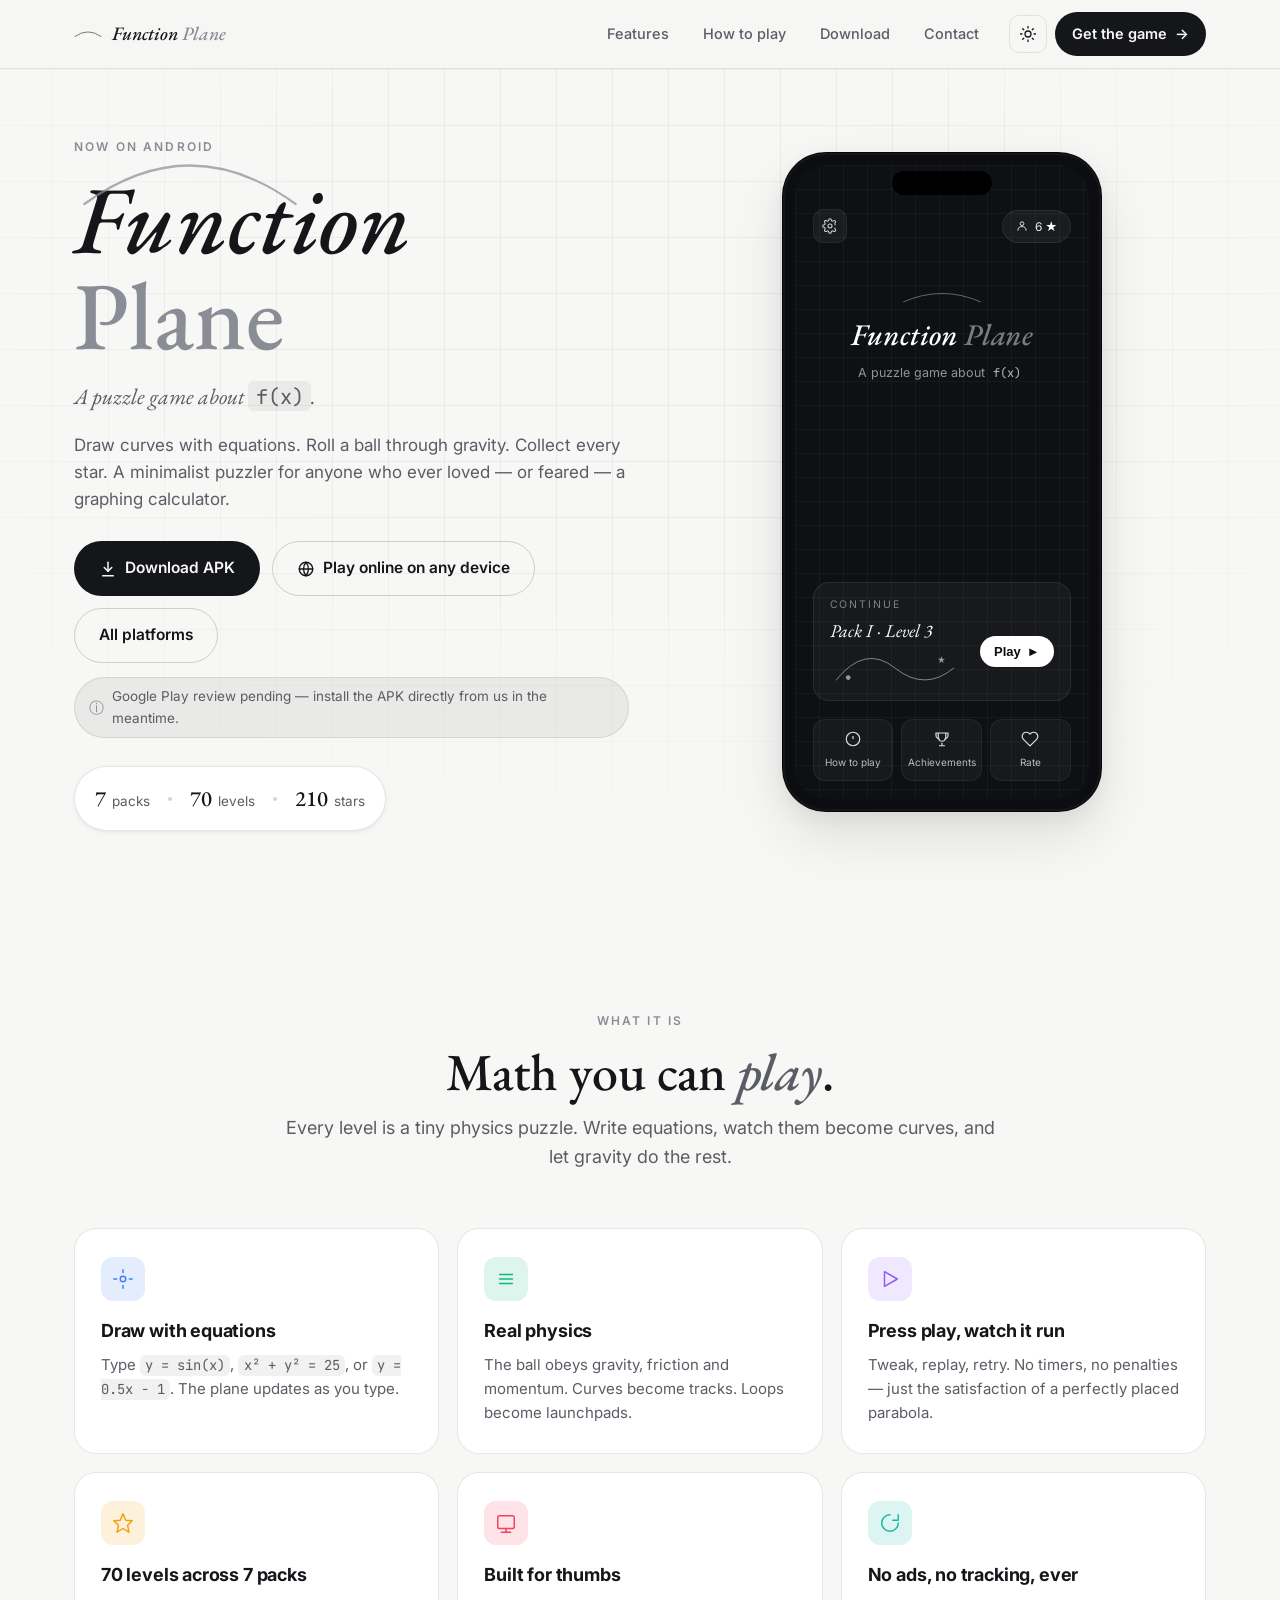
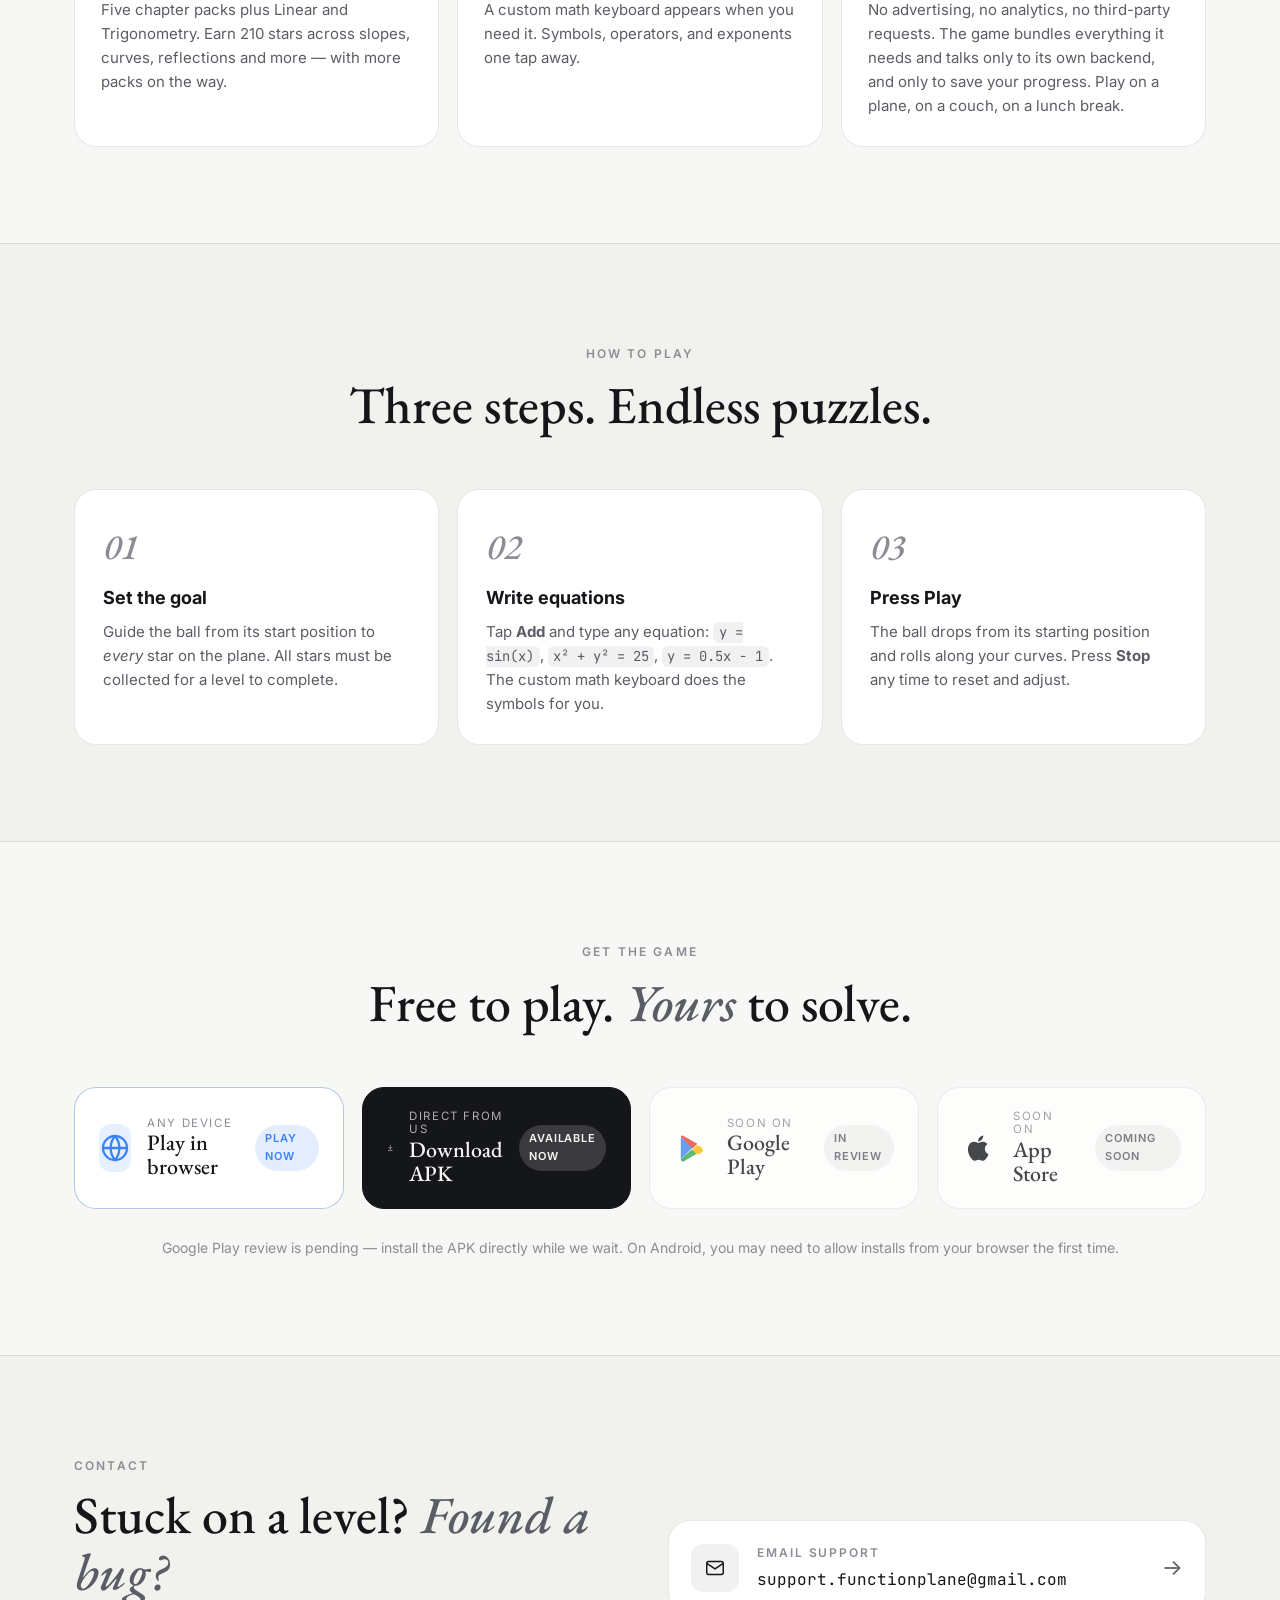
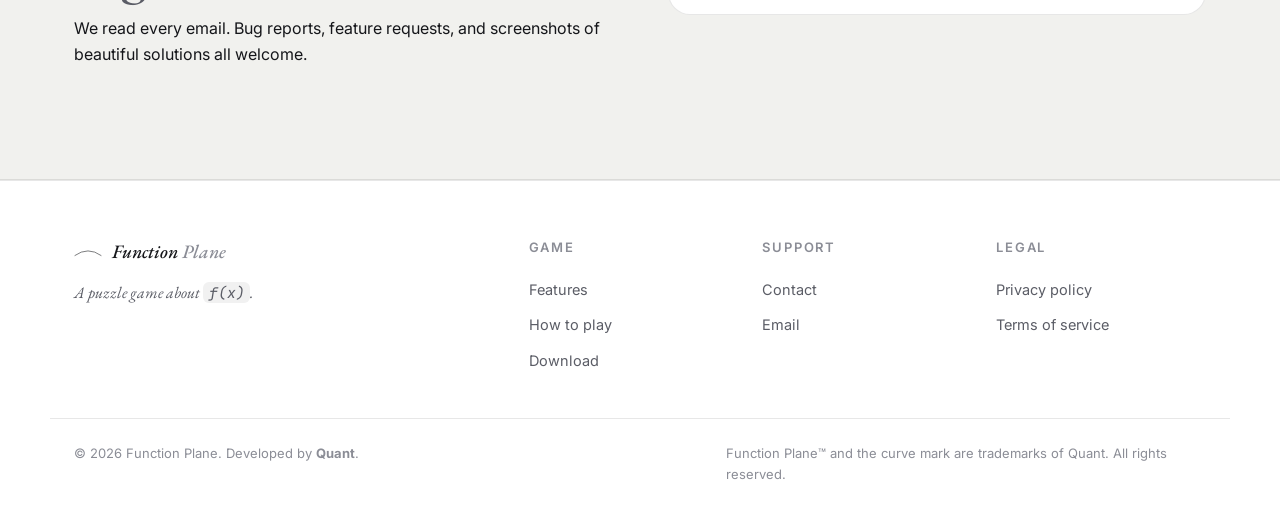
==== commit 1cd5ea1c: "Correct privacy policy processors; state no-ads/no-tracking plainly The game now bundles its fonts a" ====
--- a/index.html
+++ b/index.html
@@ -4,7 +4,7 @@
   <meta charset="UTF-8" />
   <meta name="viewport" content="width=device-width, initial-scale=1.0" />
   <title>Function Plane &mdash; A puzzle game about f(x)</title>
-  <meta name="description" content="Function Plane is a minimalist puzzle game where you guide a ball through curves you draw with equations. Play on Android. iOS coming soon." />
+  <meta name="description" content="Function Plane is a minimalist puzzle game where you guide a ball through curves you draw with equations. No ads, no tracking. Play on Android. iOS coming soon." />
   <meta name="theme-color" content="#fafafa" />
 
   <link rel="preconnect" href="https://fonts.googleapis.com">
@@ -218,8 +218,8 @@
             <div class="feature__icon feature__icon--teal" aria-hidden="true">
               <svg viewBox="0 0 24 24" fill="none" stroke="currentColor" stroke-width="1.6" stroke-linecap="round" stroke-linejoin="round"><path d="M21 12a9 9 0 1 1-9-9"/><path d="M21 3v6h-6"/></svg>
             </div>
-            <h3>Quiet, offline, ad-free</h3>
-            <p>No ads. Ever. Pure puzzle &mdash; no accounts required, no constant pings. Play on a plane, on a couch, on a lunch break.</p>
+            <h3>No ads, no tracking, ever</h3>
+            <p>No advertising, no analytics, no third-party requests. The game bundles everything it needs and talks only to its own backend, and only to save your progress. Play on a plane, on a couch, on a lunch break.</p>
           </article>
         </div>
       </div>
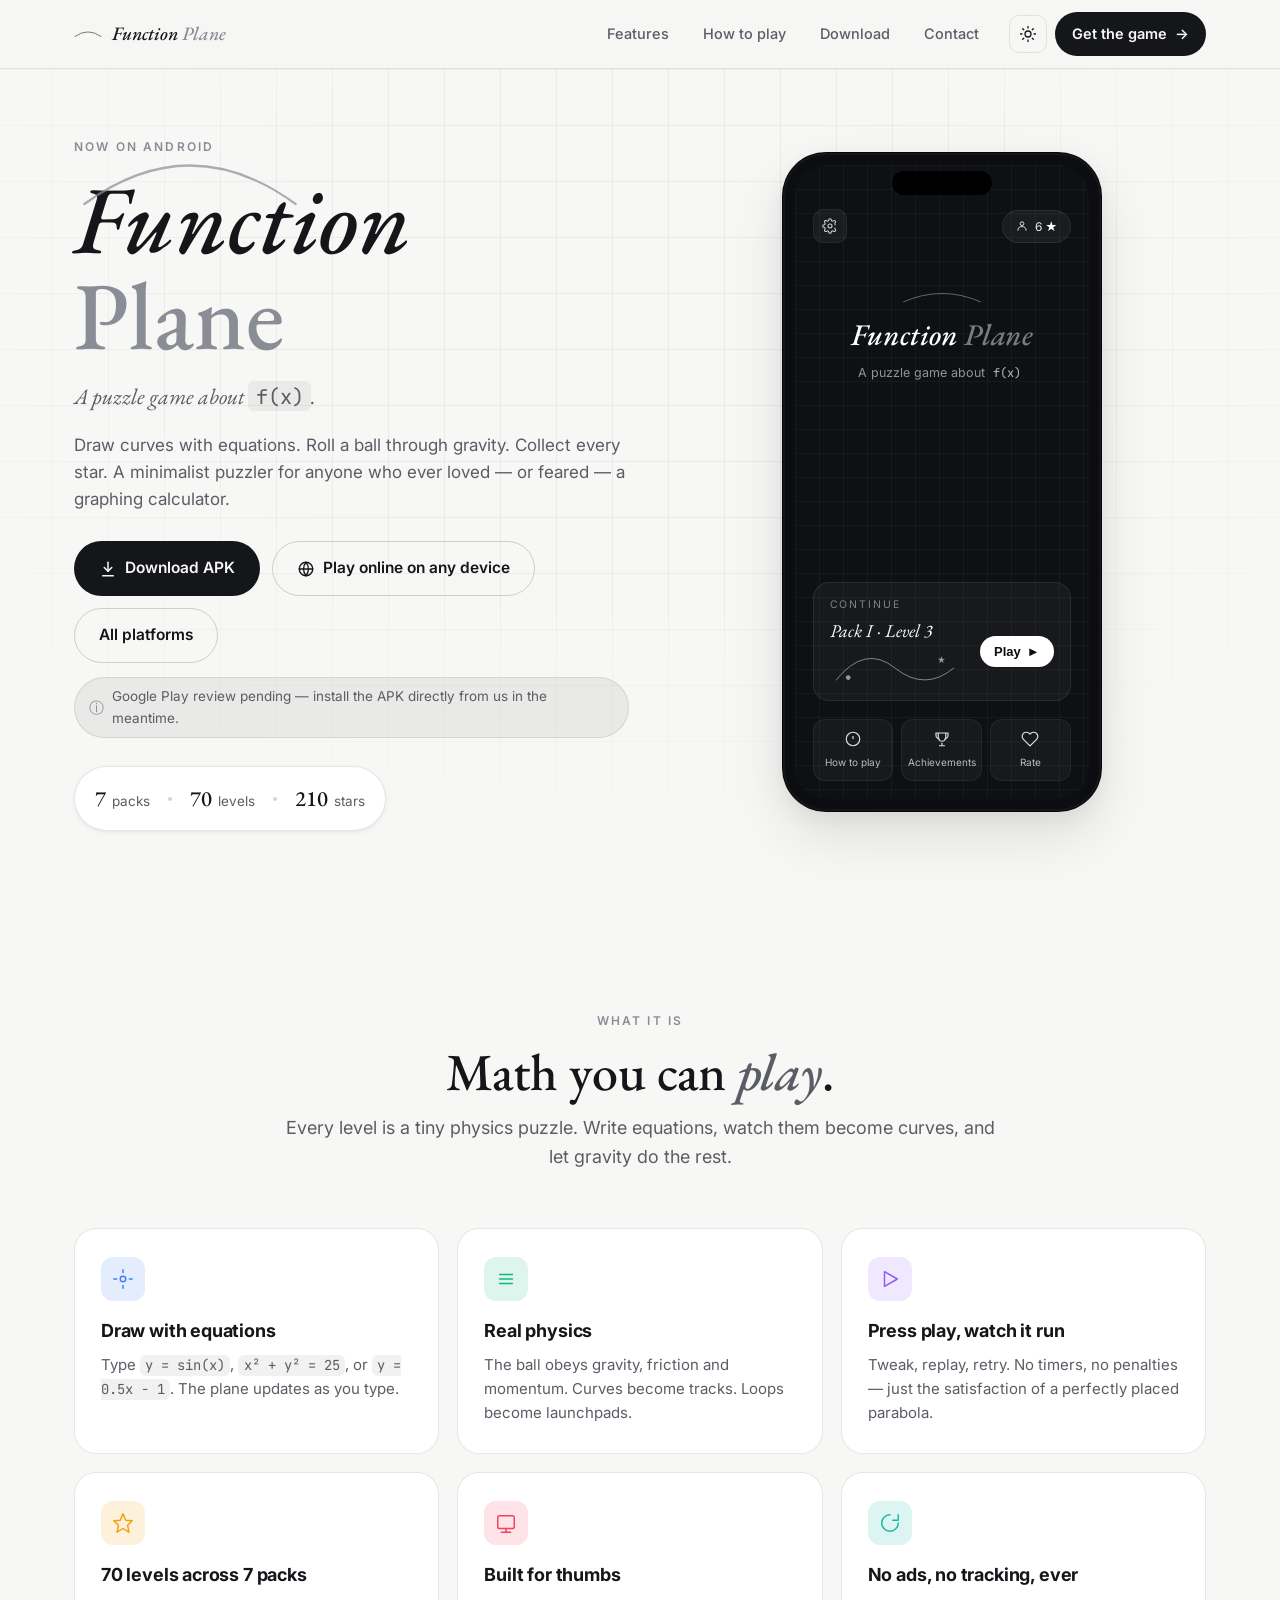
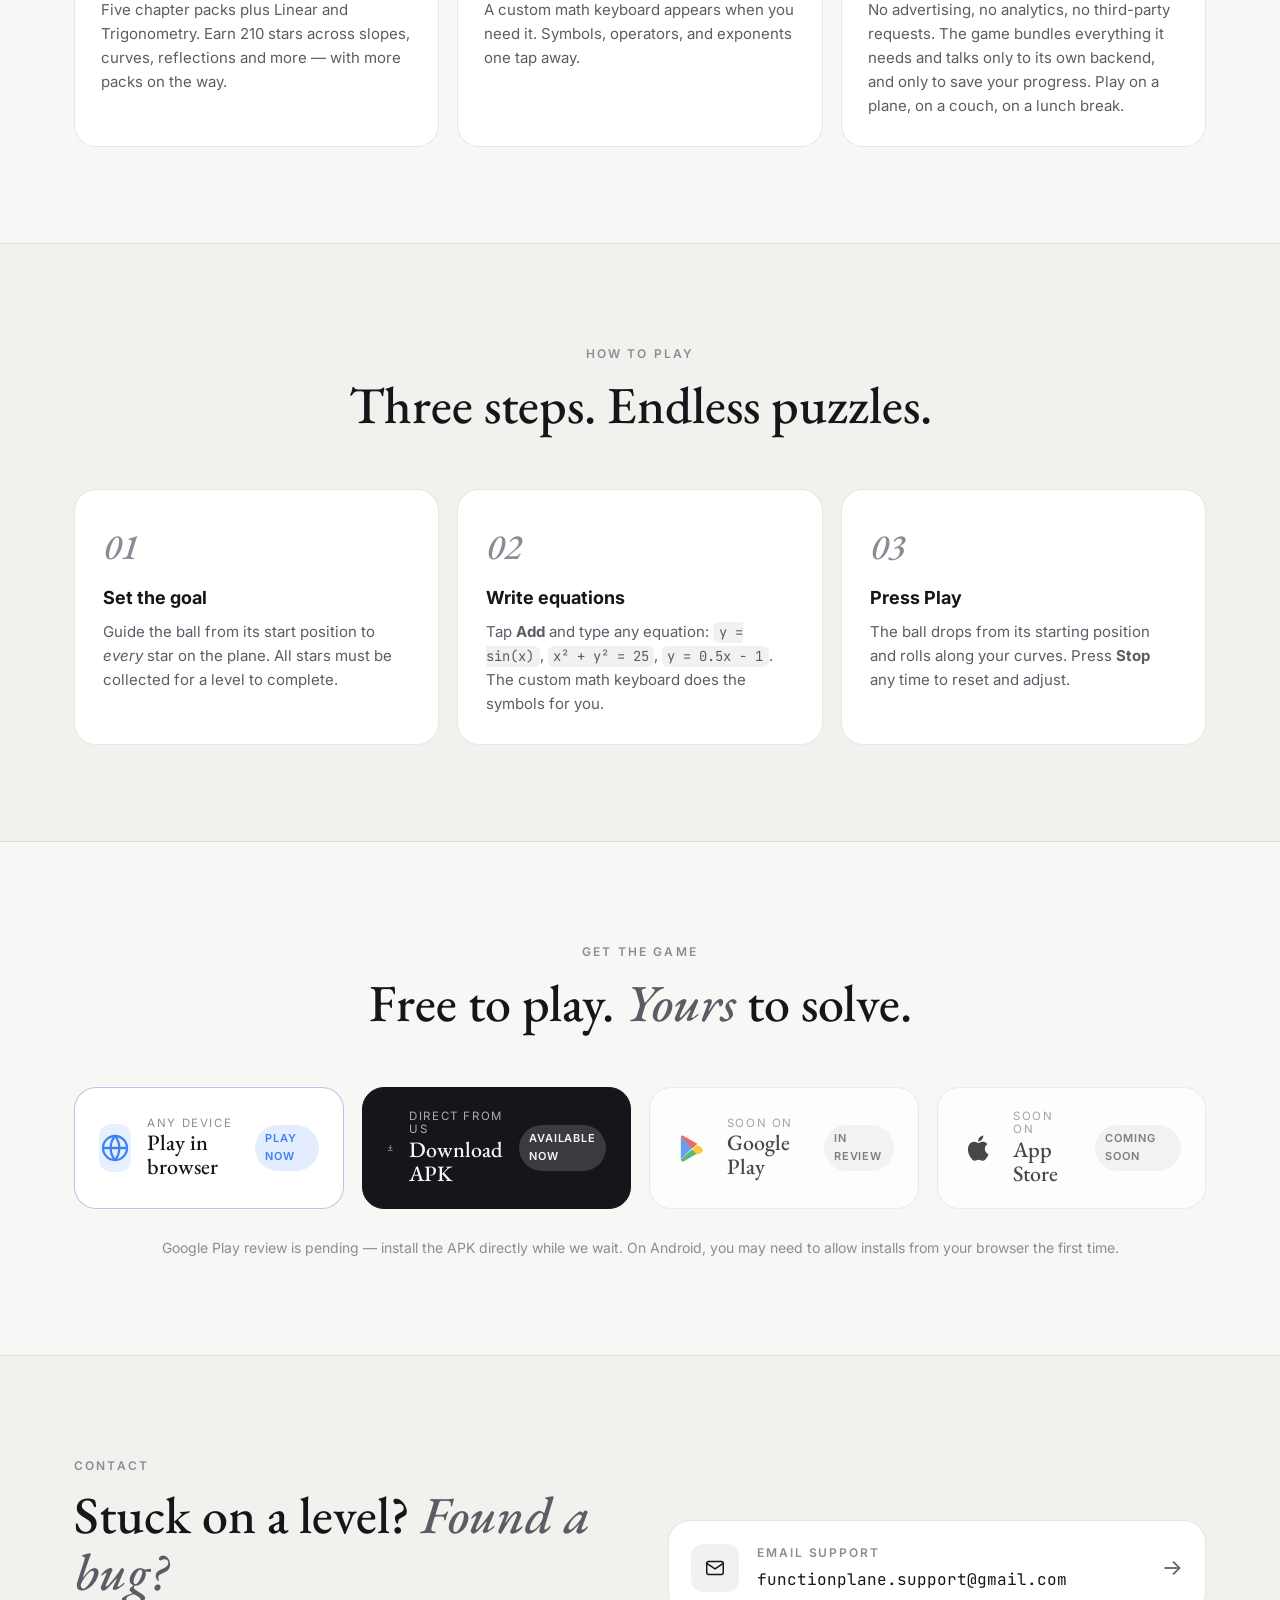
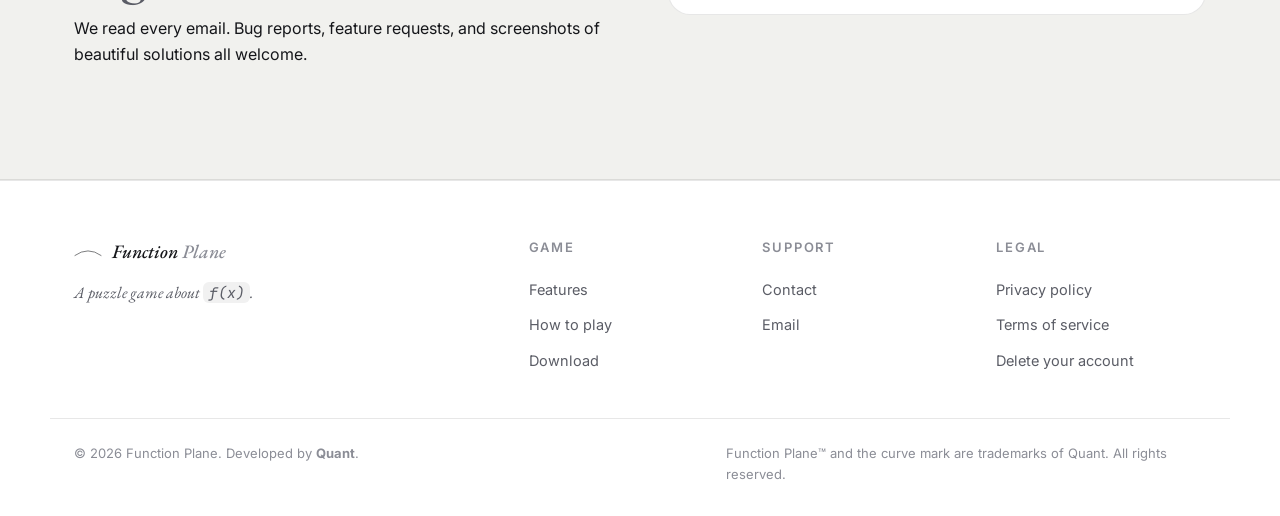
==== commit 1c5445d8: "Publish the account-deletion page and correct the support address Google requires a reachable accoun" ====
--- a/index.html
+++ b/index.html
@@ -337,13 +337,13 @@
           <p>We read every email. <span class="hide-on-mobile">Bug reports, feature requests, and screenshots of beautiful solutions all welcome.</span></p>
         </div>
 
-        <a href="mailto:support.functionplane@gmail.com" class="contact__card">
+        <a href="mailto:functionplane.support@gmail.com" class="contact__card">
           <div class="contact__icon" aria-hidden="true">
             <svg viewBox="0 0 24 24" fill="none" stroke="currentColor" stroke-width="1.6" stroke-linecap="round" stroke-linejoin="round"><rect x="3" y="5" width="18" height="14" rx="2"/><path d="m3 7 9 6 9-6"/></svg>
           </div>
           <div>
             <div class="contact__label">Email support</div>
-            <div class="contact__value">support.functionplane@gmail.com</div>
+            <div class="contact__value">functionplane.support@gmail.com</div>
           </div>
           <div class="contact__arrow" aria-hidden="true">&rarr;</div>
         </a>
@@ -374,12 +374,13 @@
         <div>
           <h4>Support</h4>
           <a href="#contact">Contact</a>
-          <a href="mailto:support.functionplane@gmail.com">Email</a>
+          <a href="mailto:functionplane.support@gmail.com">Email</a>
         </div>
         <div>
           <h4>Legal</h4>
           <a href="/privacy.html">Privacy policy</a>
           <a href="/terms.html">Terms of service</a>
+          <a href="/delete-account.html">Delete your account</a>
         </div>
       </div>
     </div>
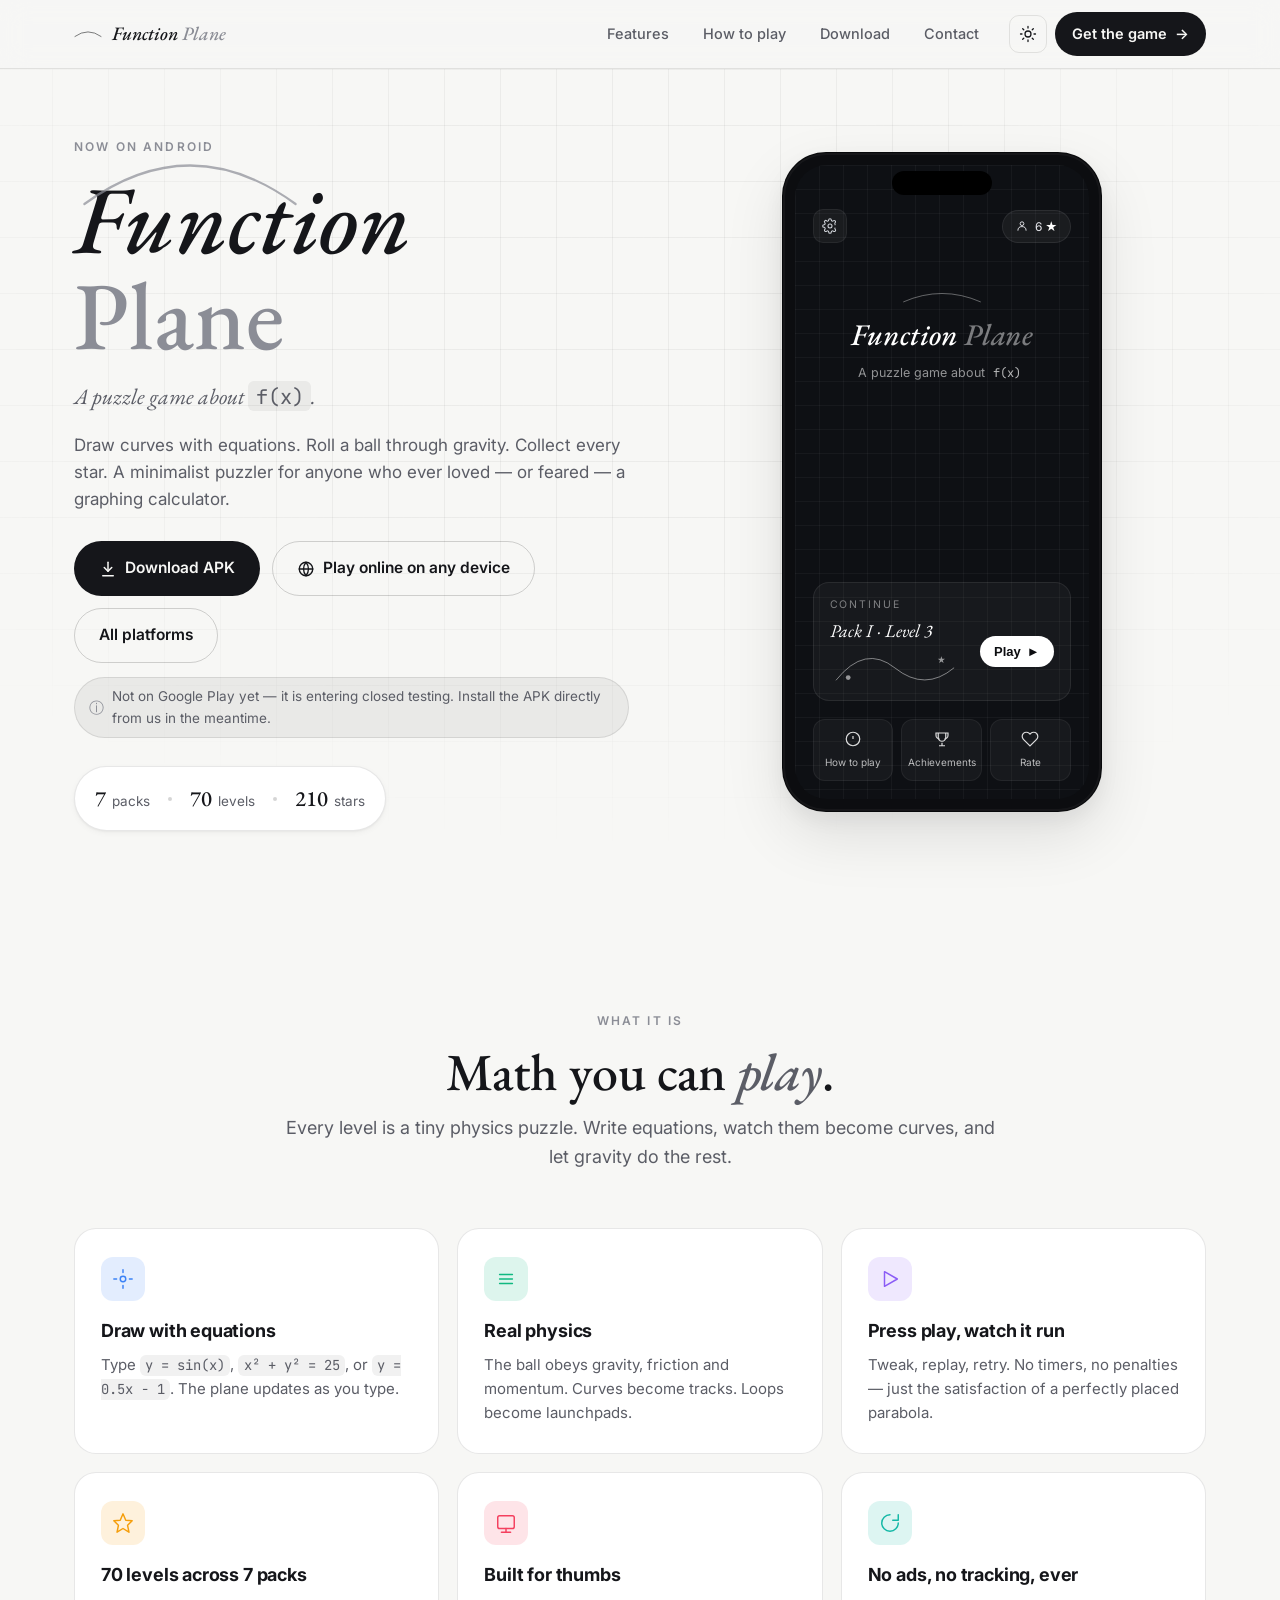
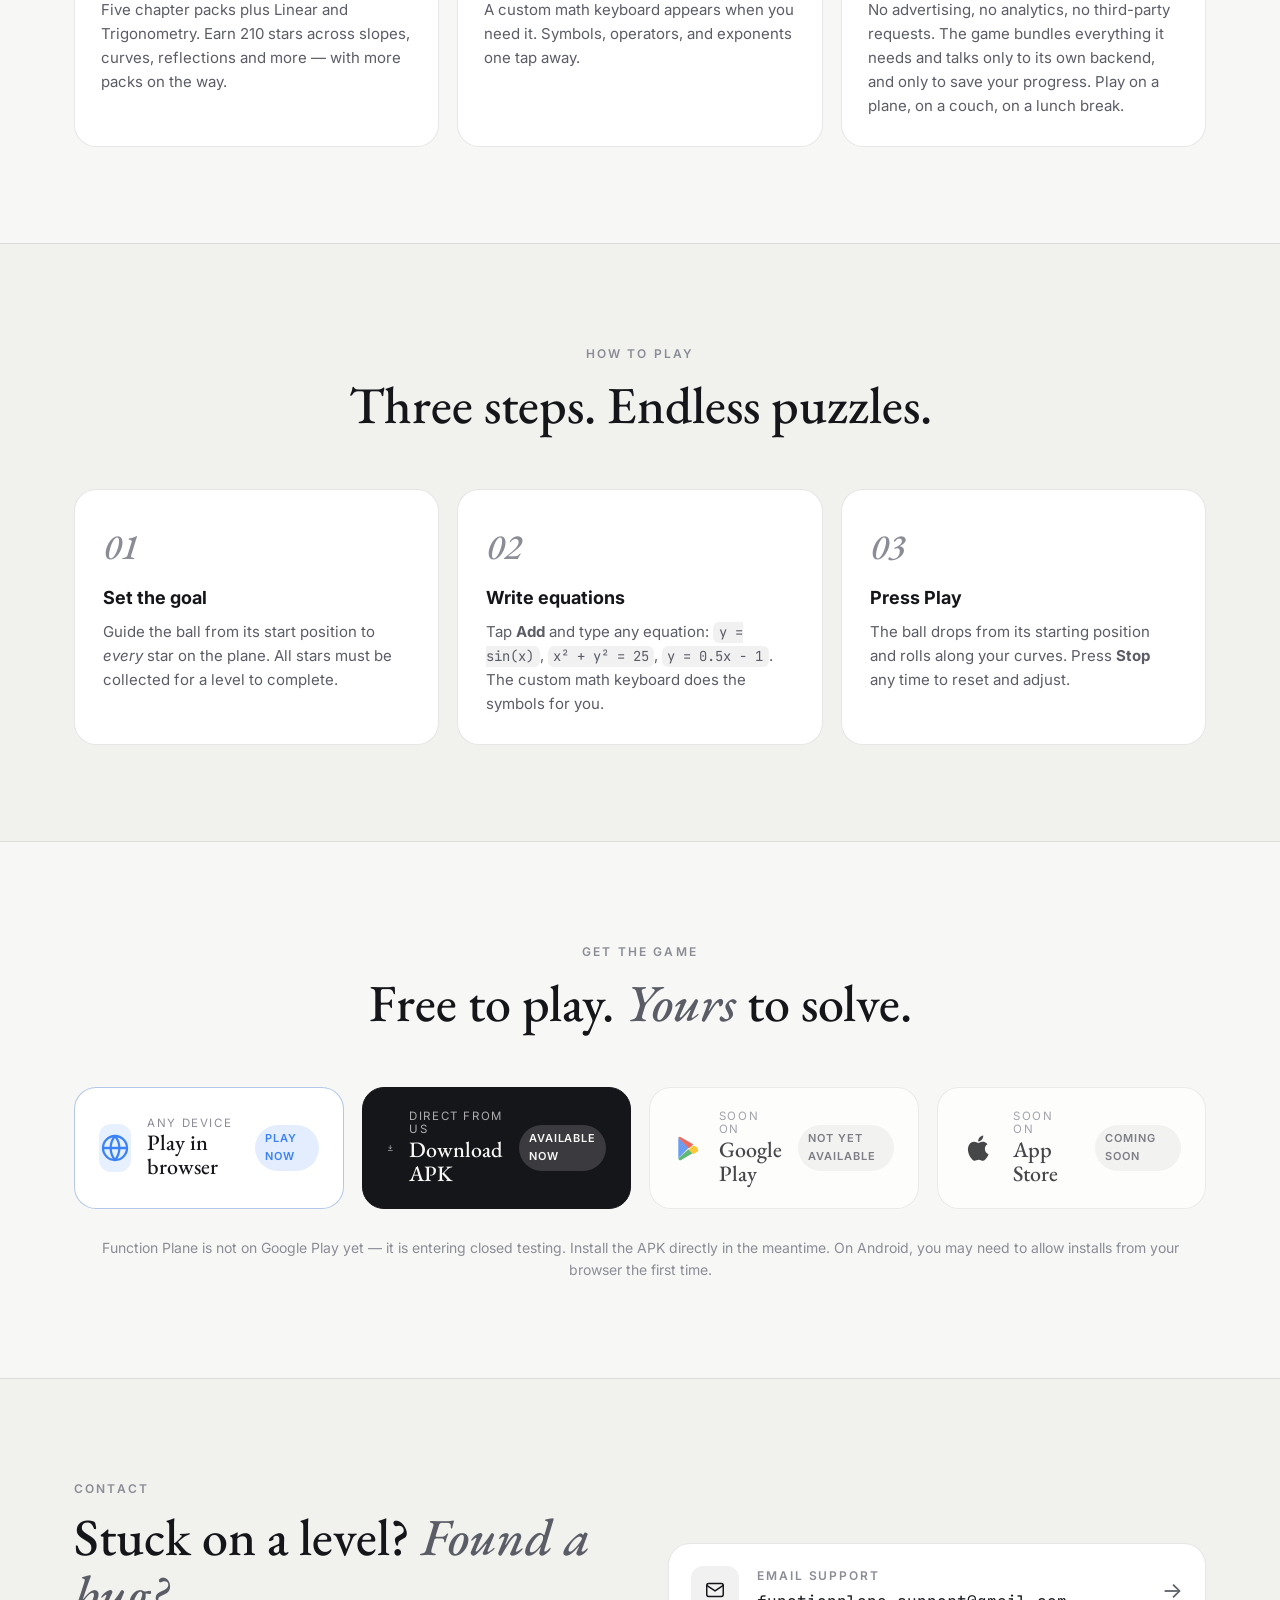
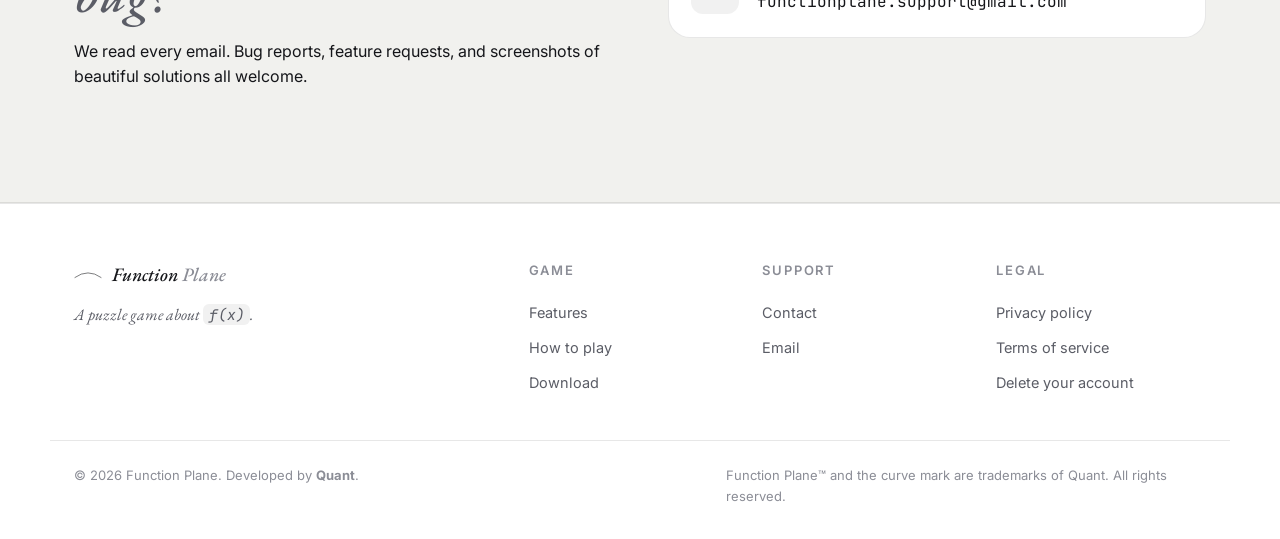
==== commit 60242a65: "Correct availability and purchase claims ahead of Play review Google reads the site against what the" ====
--- a/index.html
+++ b/index.html
@@ -97,7 +97,7 @@
           </div>
           <p class="hero__notice">
             <span aria-hidden="true">&#9432;</span>
-            Google Play review pending &mdash; install the APK directly from us in the meantime.
+            Not on Google Play yet &mdash; it is entering closed testing. Install the APK directly from us in the meantime.
           </p>
 
           <div class="hero__meta">
@@ -292,7 +292,7 @@
             <div class="store__badge">Available now</div>
           </a>
 
-          <a class="store store--soon" href="#" aria-disabled="true" aria-label="Function Plane on Google Play, in review">
+          <a class="store store--soon" href="#" aria-disabled="true" aria-label="Function Plane on Google Play, not yet available">
             <div class="store__icon">
               <svg viewBox="0 0 24 24" aria-hidden="true">
                 <path fill="#34A853" d="M3.6 20.5a1.6 1.6 0 0 0 2.4 1.4l9.5-5.5-3.4-3.4z"/>
@@ -305,7 +305,7 @@
               <span class="store__small">Soon on</span>
               <span class="store__big">Google Play</span>
             </div>
-            <div class="store__badge store__badge--soon">In review</div>
+            <div class="store__badge store__badge--soon">Not yet available</div>
           </a>
 
           <a class="store store--soon" href="#" aria-disabled="true" aria-label="Function Plane on the App Store, coming soon">
@@ -323,7 +323,7 @@
         </div>
 
         <p class="download__note">
-          Google Play review is pending &mdash; install the APK directly while we wait. On Android, you may need to allow installs from your browser the first time.
+          Function Plane is not on Google Play yet &mdash; it is entering closed testing. Install the APK directly in the meantime. On Android, you may need to allow installs from your browser the first time.
         </p>
       </div>
     </section>
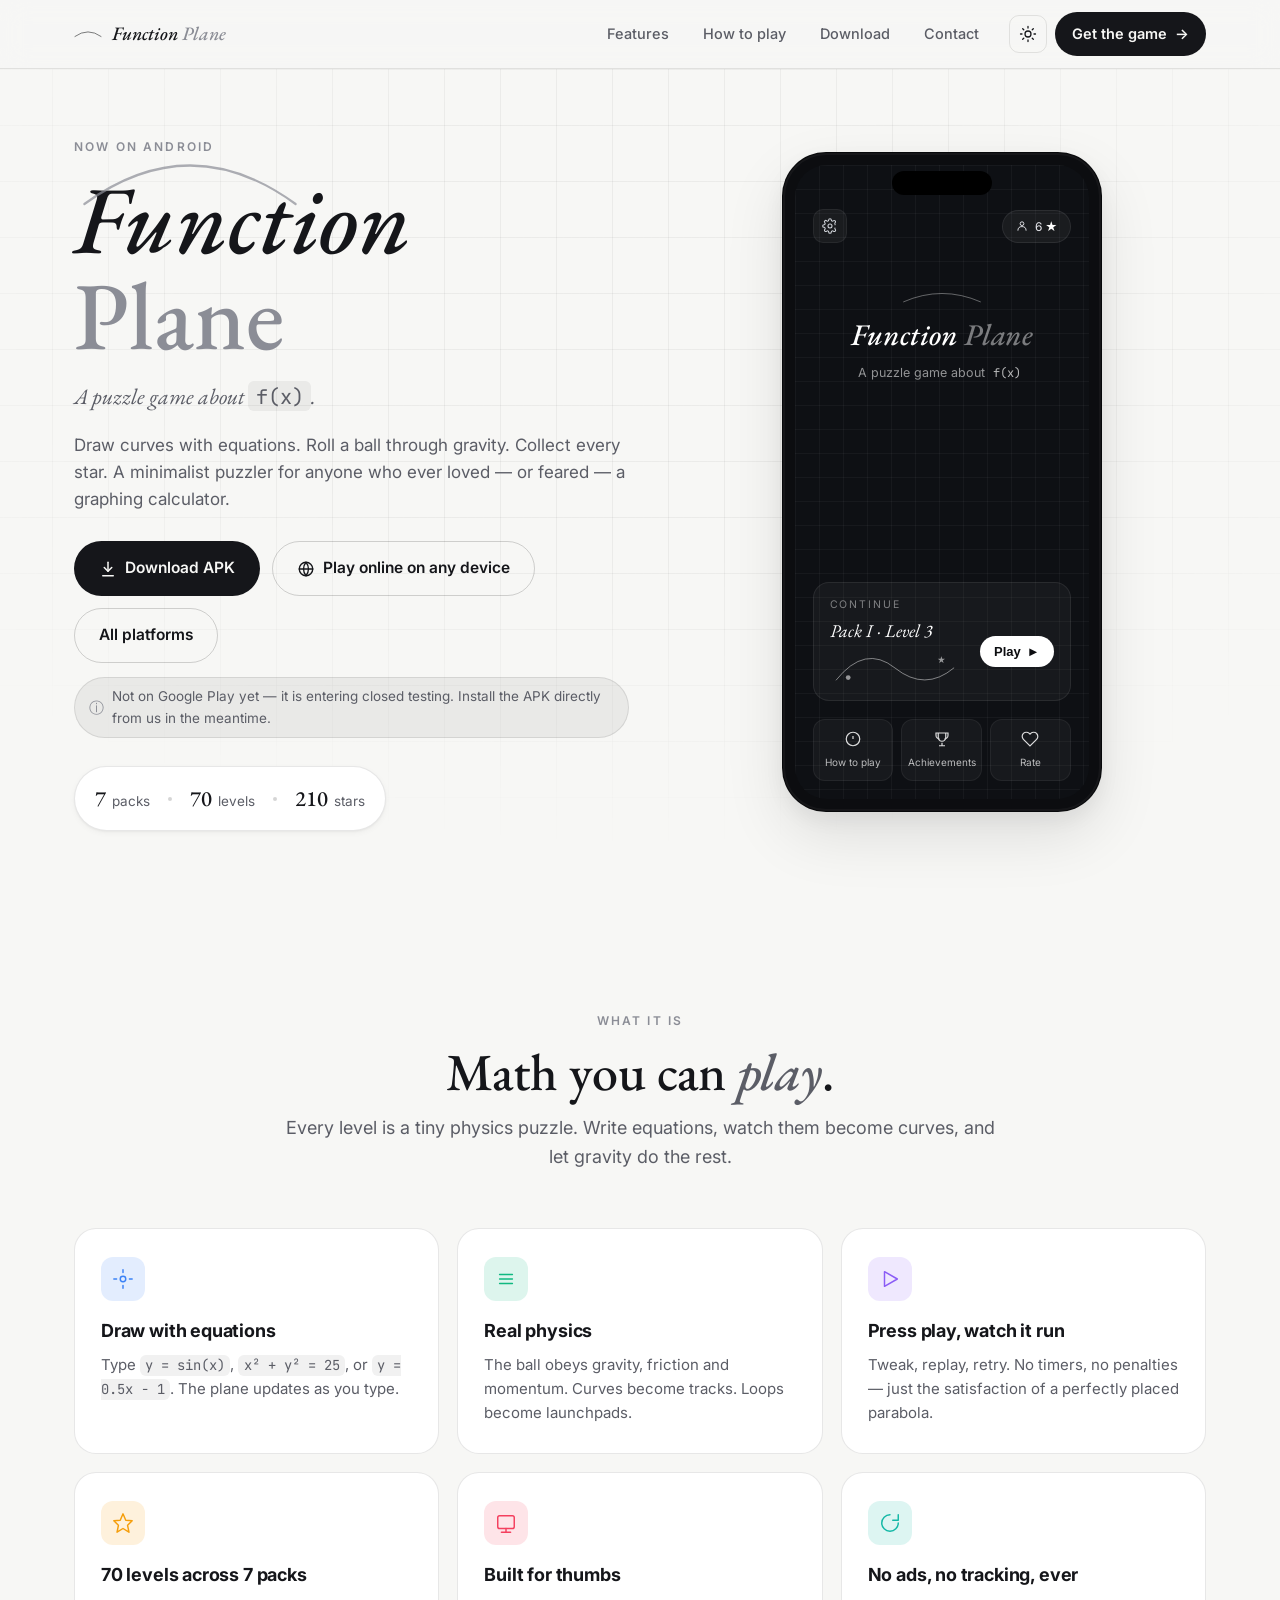
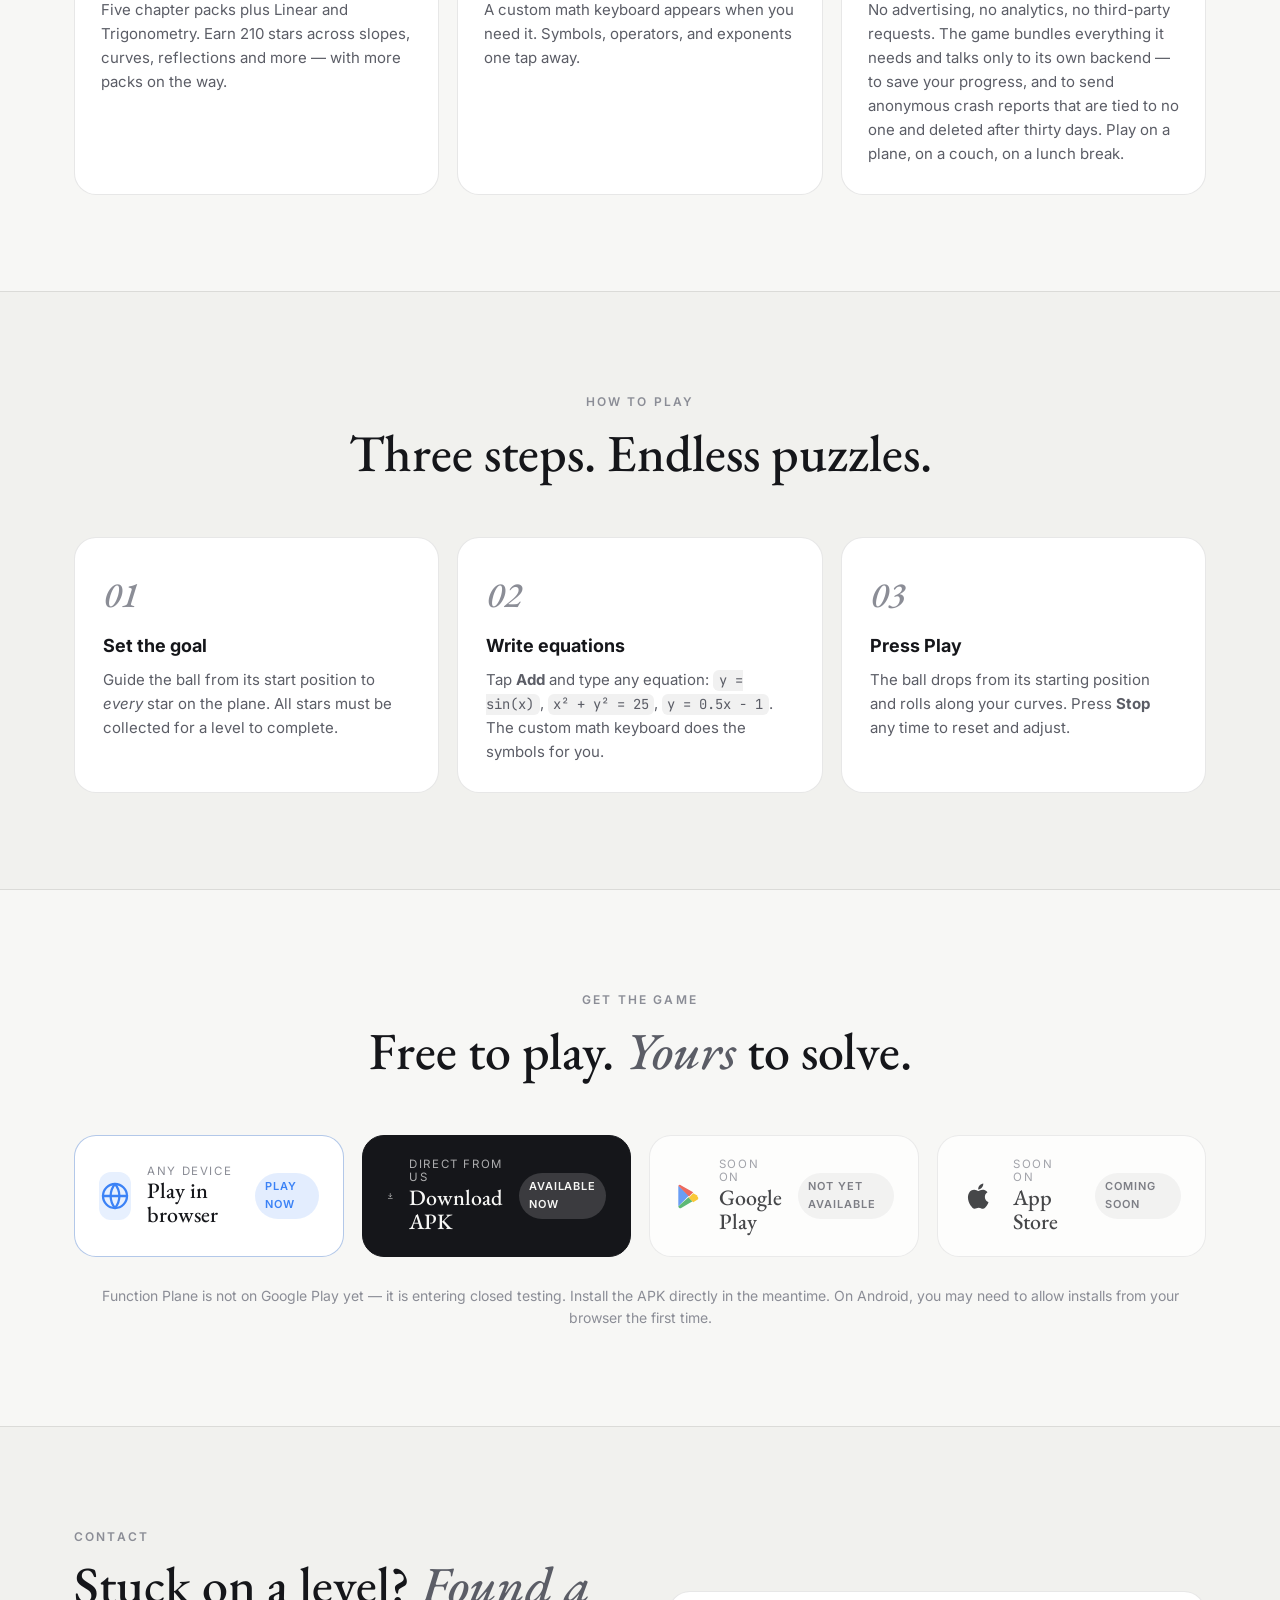
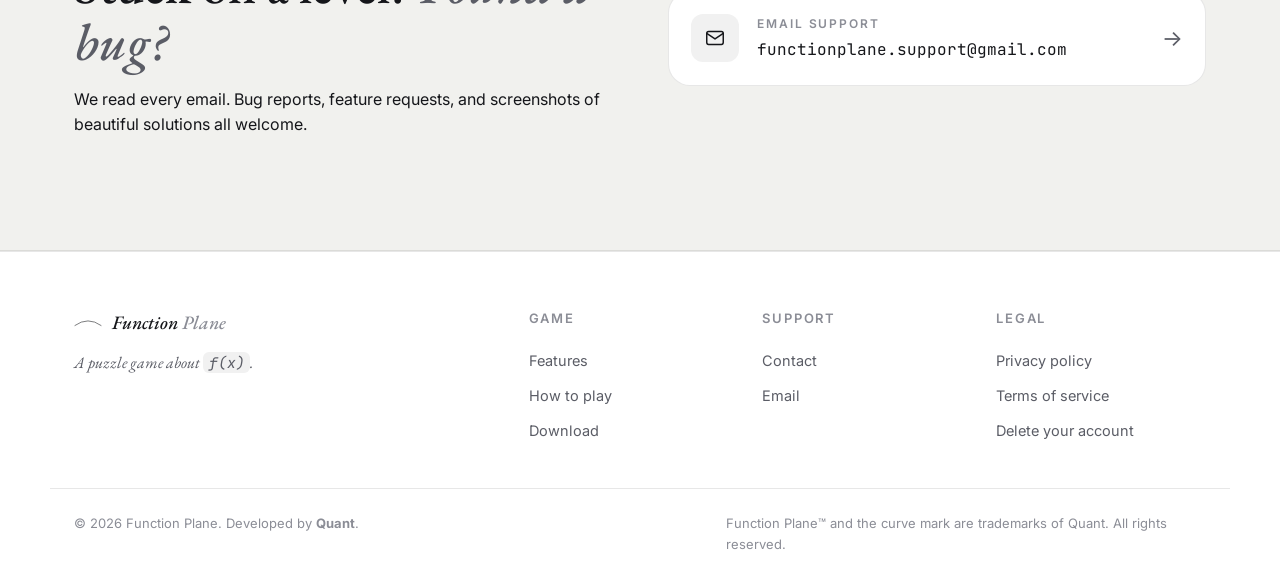
==== commit b803b633: "Publish the crash-report disclosure privacy.html is deployed byte-for-byte as supplied: section 1 ga" ====
--- a/index.html
+++ b/index.html
@@ -219,7 +219,7 @@
               <svg viewBox="0 0 24 24" fill="none" stroke="currentColor" stroke-width="1.6" stroke-linecap="round" stroke-linejoin="round"><path d="M21 12a9 9 0 1 1-9-9"/><path d="M21 3v6h-6"/></svg>
             </div>
             <h3>No ads, no tracking, ever</h3>
-            <p>No advertising, no analytics, no third-party requests. The game bundles everything it needs and talks only to its own backend, and only to save your progress. Play on a plane, on a couch, on a lunch break.</p>
+            <p>No advertising, no analytics, no third-party requests. The game bundles everything it needs and talks only to its own backend &mdash; to save your progress, and to send anonymous crash reports that are tied to no one and deleted after thirty days. Play on a plane, on a couch, on a lunch break.</p>
           </article>
         </div>
       </div>
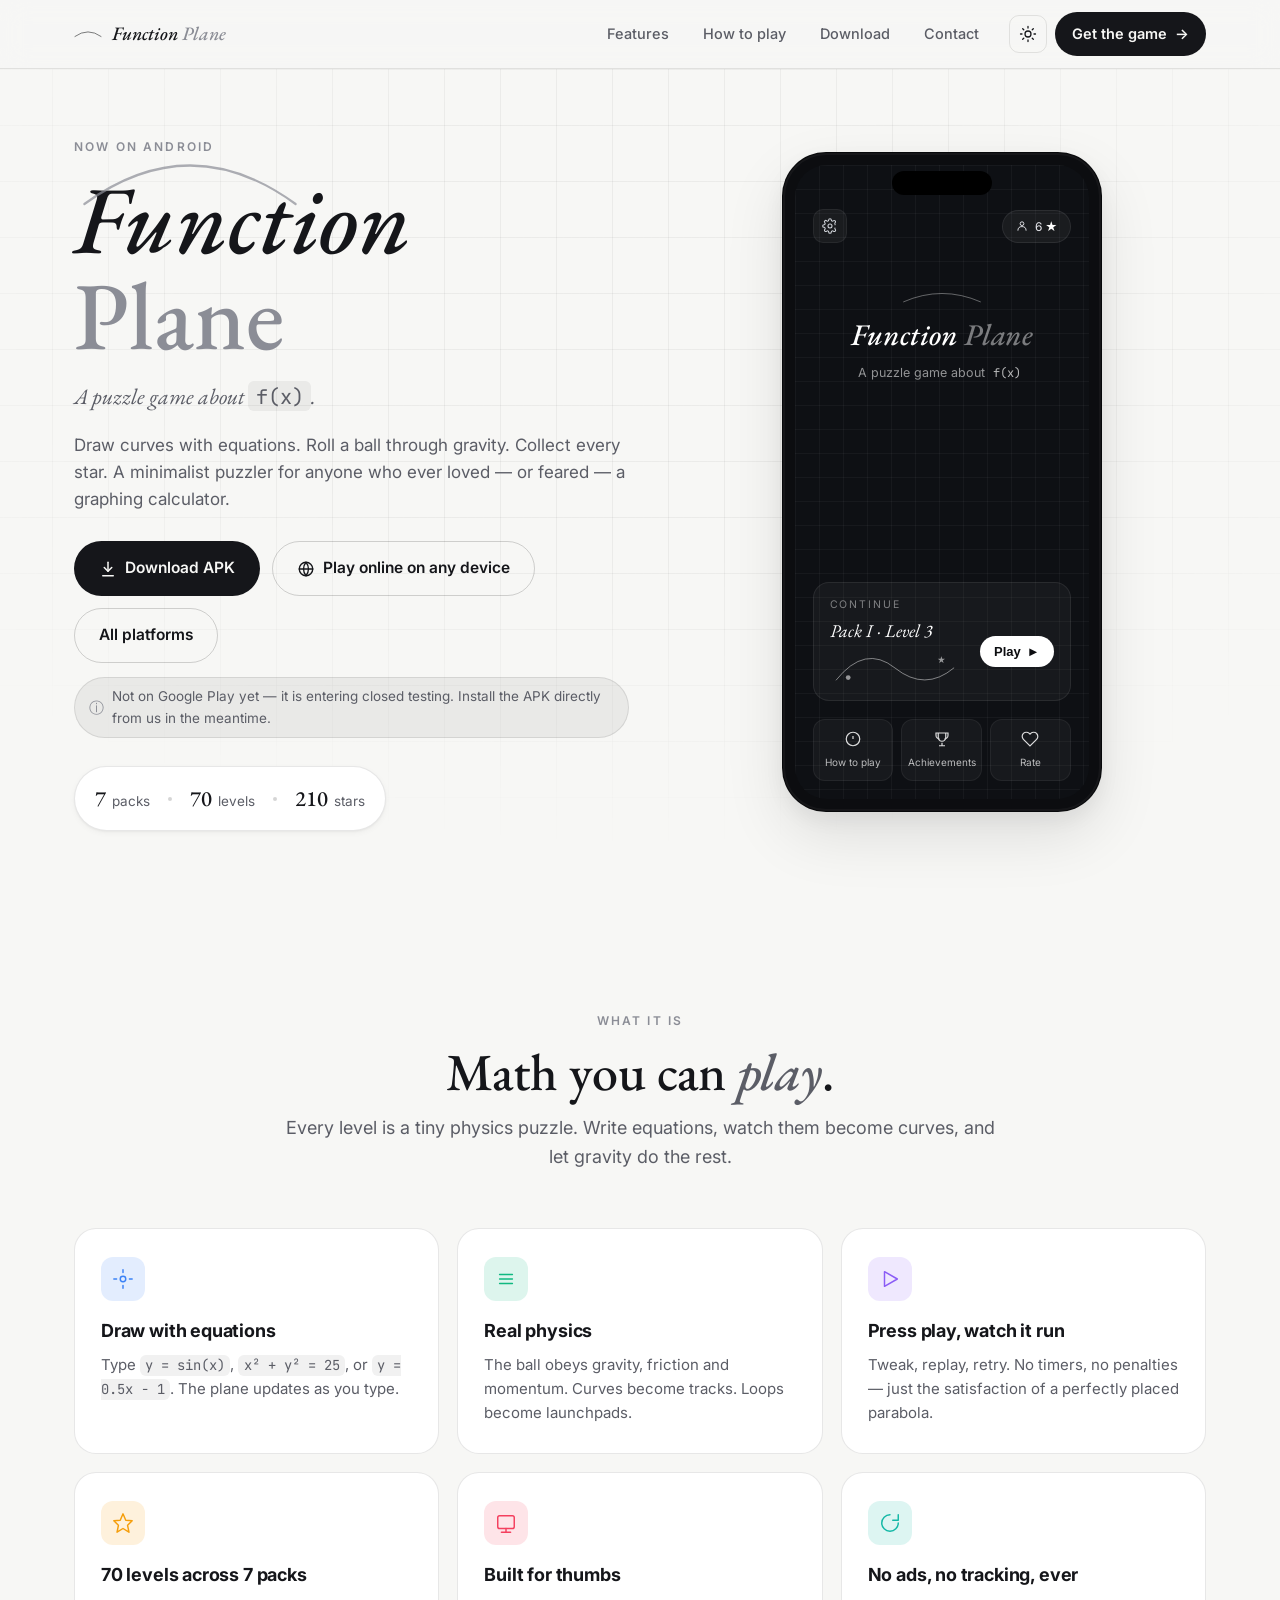
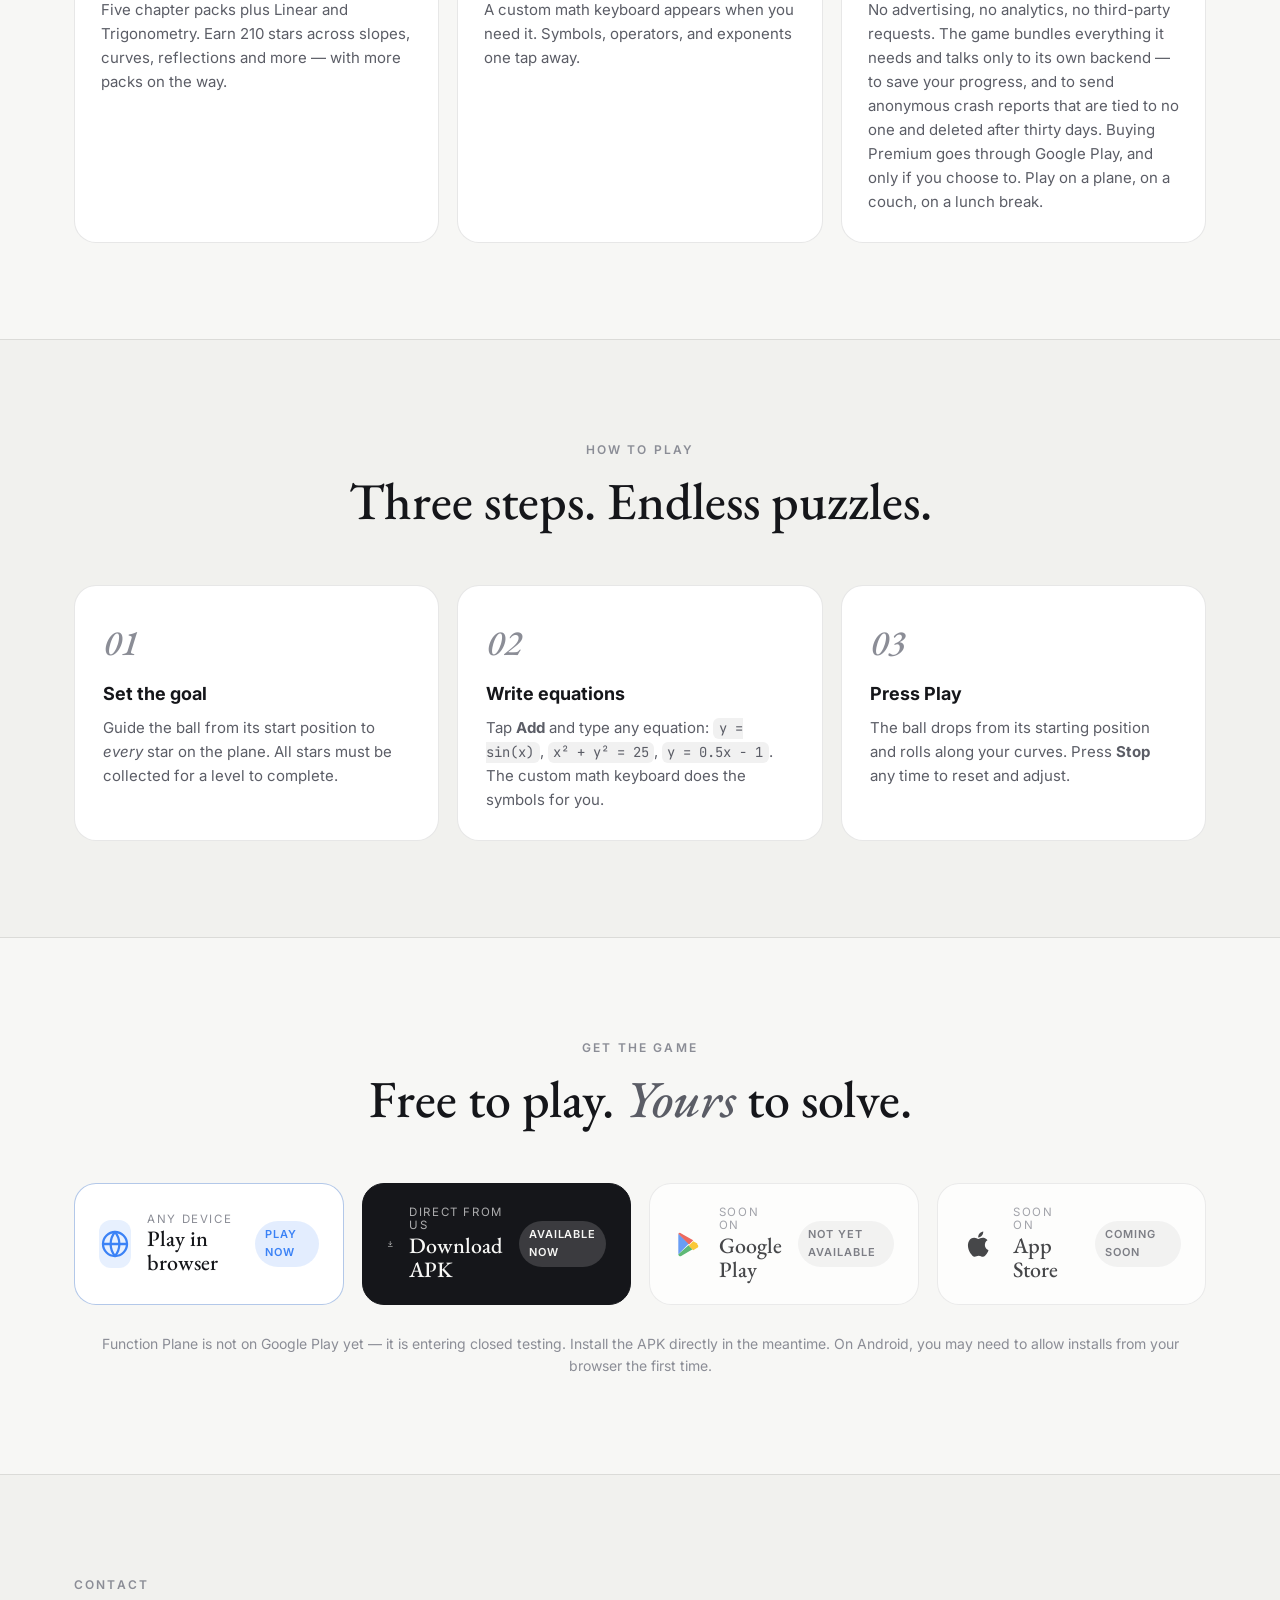
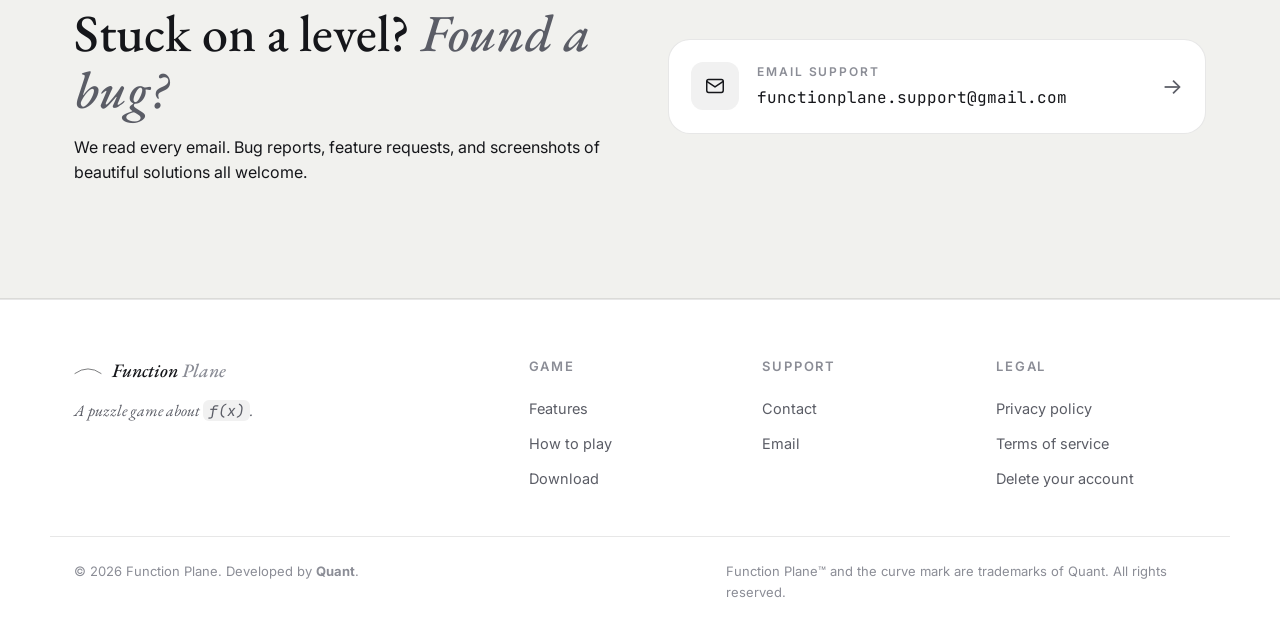
==== commit 9850f14b: "Publish the billing-era legal text Premium is on sale in the Play build, and these pages still said " ====
--- a/index.html
+++ b/index.html
@@ -219,7 +219,7 @@
               <svg viewBox="0 0 24 24" fill="none" stroke="currentColor" stroke-width="1.6" stroke-linecap="round" stroke-linejoin="round"><path d="M21 12a9 9 0 1 1-9-9"/><path d="M21 3v6h-6"/></svg>
             </div>
             <h3>No ads, no tracking, ever</h3>
-            <p>No advertising, no analytics, no third-party requests. The game bundles everything it needs and talks only to its own backend &mdash; to save your progress, and to send anonymous crash reports that are tied to no one and deleted after thirty days. Play on a plane, on a couch, on a lunch break.</p>
+            <p>No advertising, no analytics, no third-party requests. The game bundles everything it needs and talks only to its own backend &mdash; to save your progress, and to send anonymous crash reports that are tied to no one and deleted after thirty days. Buying Premium goes through Google Play, and only if you choose to. Play on a plane, on a couch, on a lunch break.</p>
           </article>
         </div>
       </div>
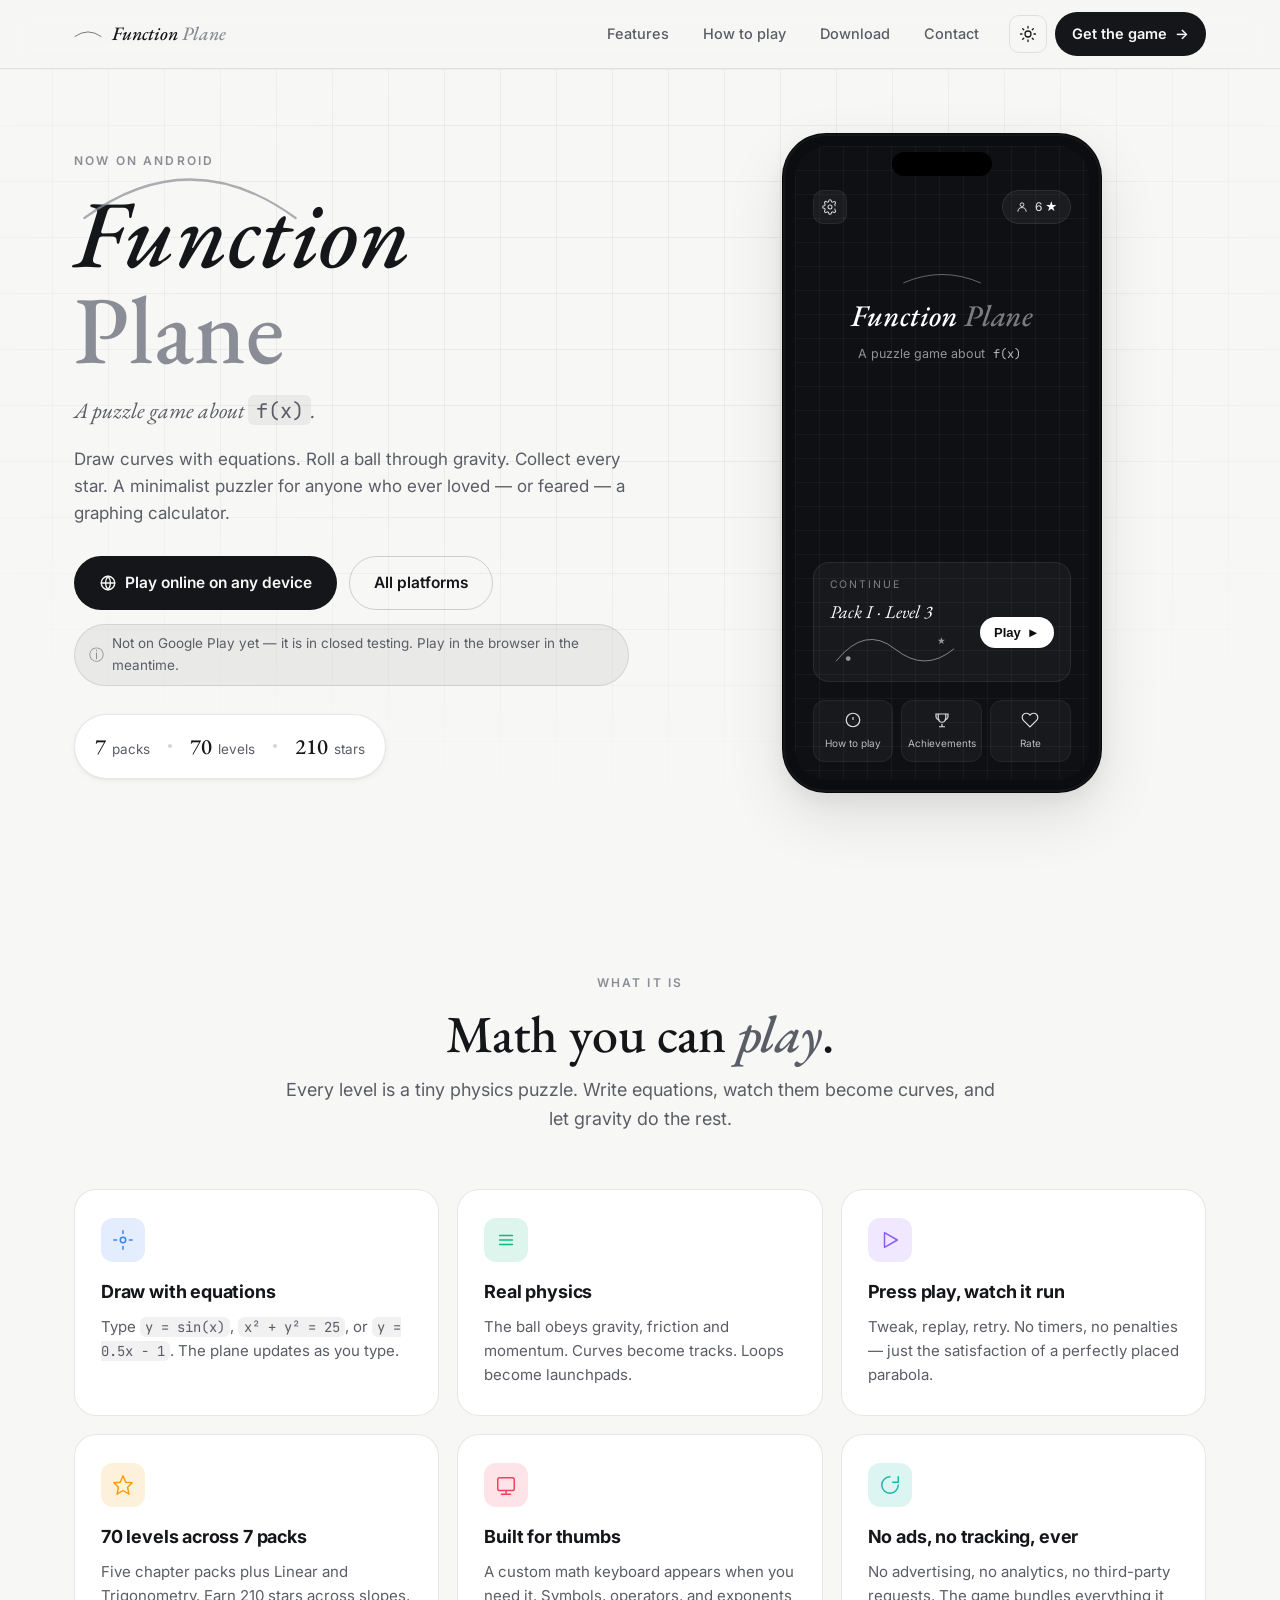
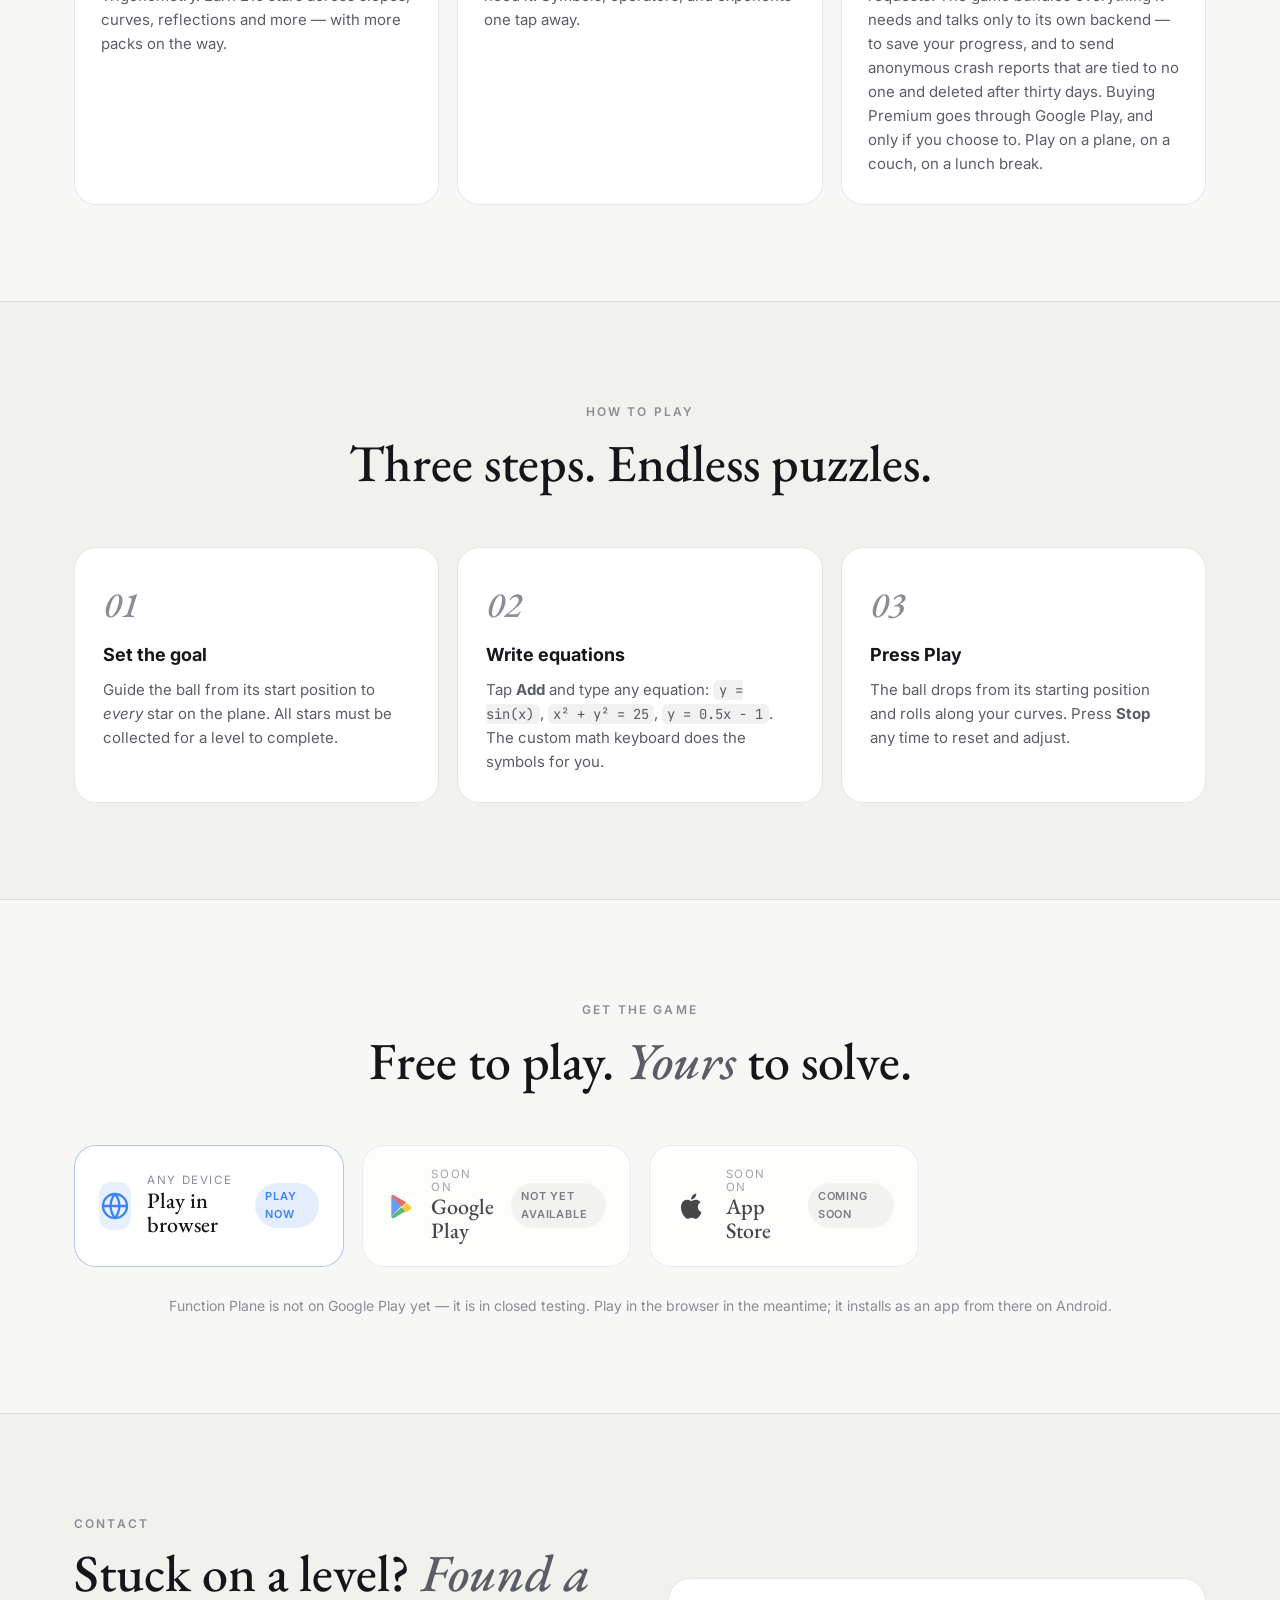
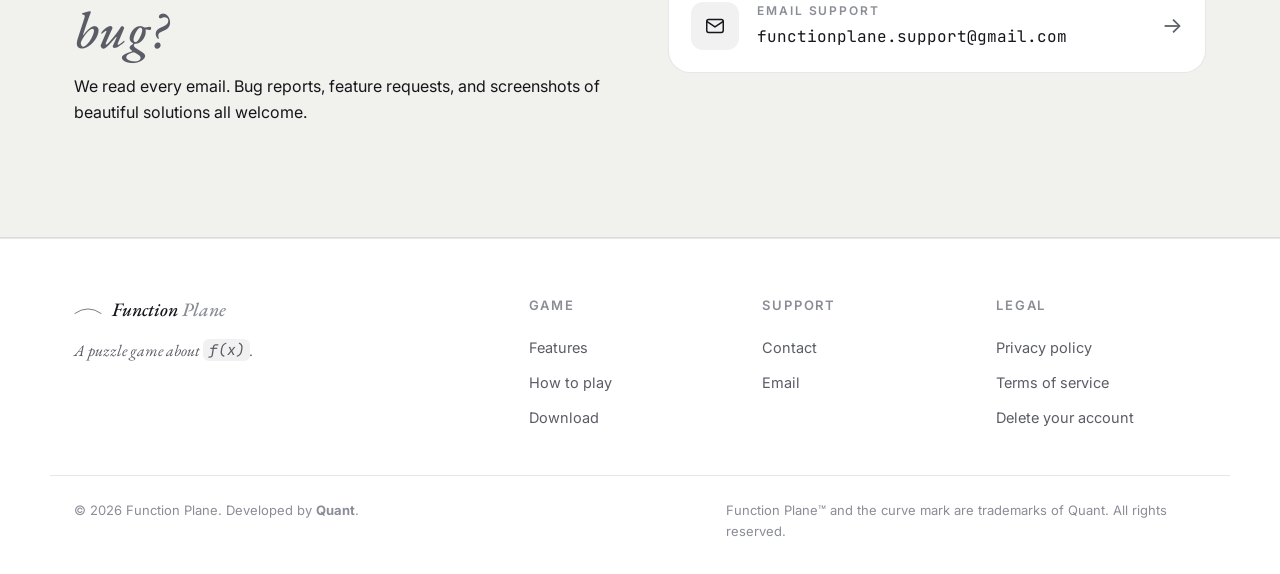
==== commit 5ef320a6: "Take down the APK download, and disclose the leaderboard badges The APK on offer was the May build: " ====
--- a/index.html
+++ b/index.html
@@ -83,11 +83,7 @@
           </p>
 
           <div class="hero__cta">
-            <a href="downloads/FunctionPlane.apk" download class="btn btn--primary btn--lg">
-              <svg viewBox="0 0 24 24" width="18" height="18" fill="none" stroke="currentColor" stroke-width="2" stroke-linecap="round" stroke-linejoin="round" aria-hidden="true"><path d="M12 3v12"/><path d="m7 10 5 5 5-5"/><path d="M5 21h14"/></svg>
-              Download APK
-            </a>
-            <a href="https://functionplane-game.pages.dev" class="btn btn--ghost btn--lg">
+            <a href="https://functionplane-game.pages.dev" class="btn btn--primary btn--lg">
               <svg viewBox="0 0 24 24" width="18" height="18" fill="none" stroke="currentColor" stroke-width="1.8" stroke-linecap="round" stroke-linejoin="round" aria-hidden="true"><circle cx="12" cy="12" r="9"/><path d="M3 12h18"/><path d="M12 3a14 14 0 0 1 0 18a14 14 0 0 1 0-18z"/></svg>
               Play online on any device
             </a>
@@ -97,7 +93,7 @@
           </div>
           <p class="hero__notice">
             <span aria-hidden="true">&#9432;</span>
-            Not on Google Play yet &mdash; it is entering closed testing. Install the APK directly from us in the meantime.
+            Not on Google Play yet &mdash; it is in closed testing. Play in the browser in the meantime.
           </p>
 
           <div class="hero__meta">
@@ -277,21 +273,6 @@
             <div class="store__badge">Play now</div>
           </a>
 
-          <a class="store store--direct" href="downloads/FunctionPlane.apk" download aria-label="Download the Function Plane APK directly">
-            <div class="store__icon store__icon--direct">
-              <svg viewBox="0 0 24 24" fill="none" stroke="currentColor" stroke-width="1.8" stroke-linecap="round" stroke-linejoin="round" aria-hidden="true">
-                <path d="M12 3v12"/>
-                <path d="m7 10 5 5 5-5"/>
-                <path d="M5 21h14"/>
-              </svg>
-            </div>
-            <div class="store__text">
-              <span class="store__small">Direct from us</span>
-              <span class="store__big">Download APK</span>
-            </div>
-            <div class="store__badge">Available now</div>
-          </a>
-
           <a class="store store--soon" href="#" aria-disabled="true" aria-label="Function Plane on Google Play, not yet available">
             <div class="store__icon">
               <svg viewBox="0 0 24 24" aria-hidden="true">
@@ -323,7 +304,7 @@
         </div>
 
         <p class="download__note">
-          Function Plane is not on Google Play yet &mdash; it is entering closed testing. Install the APK directly in the meantime. On Android, you may need to allow installs from your browser the first time.
+          Function Plane is not on Google Play yet &mdash; it is in closed testing. Play in the browser in the meantime; it installs as an app from there on Android.
         </p>
       </div>
     </section>
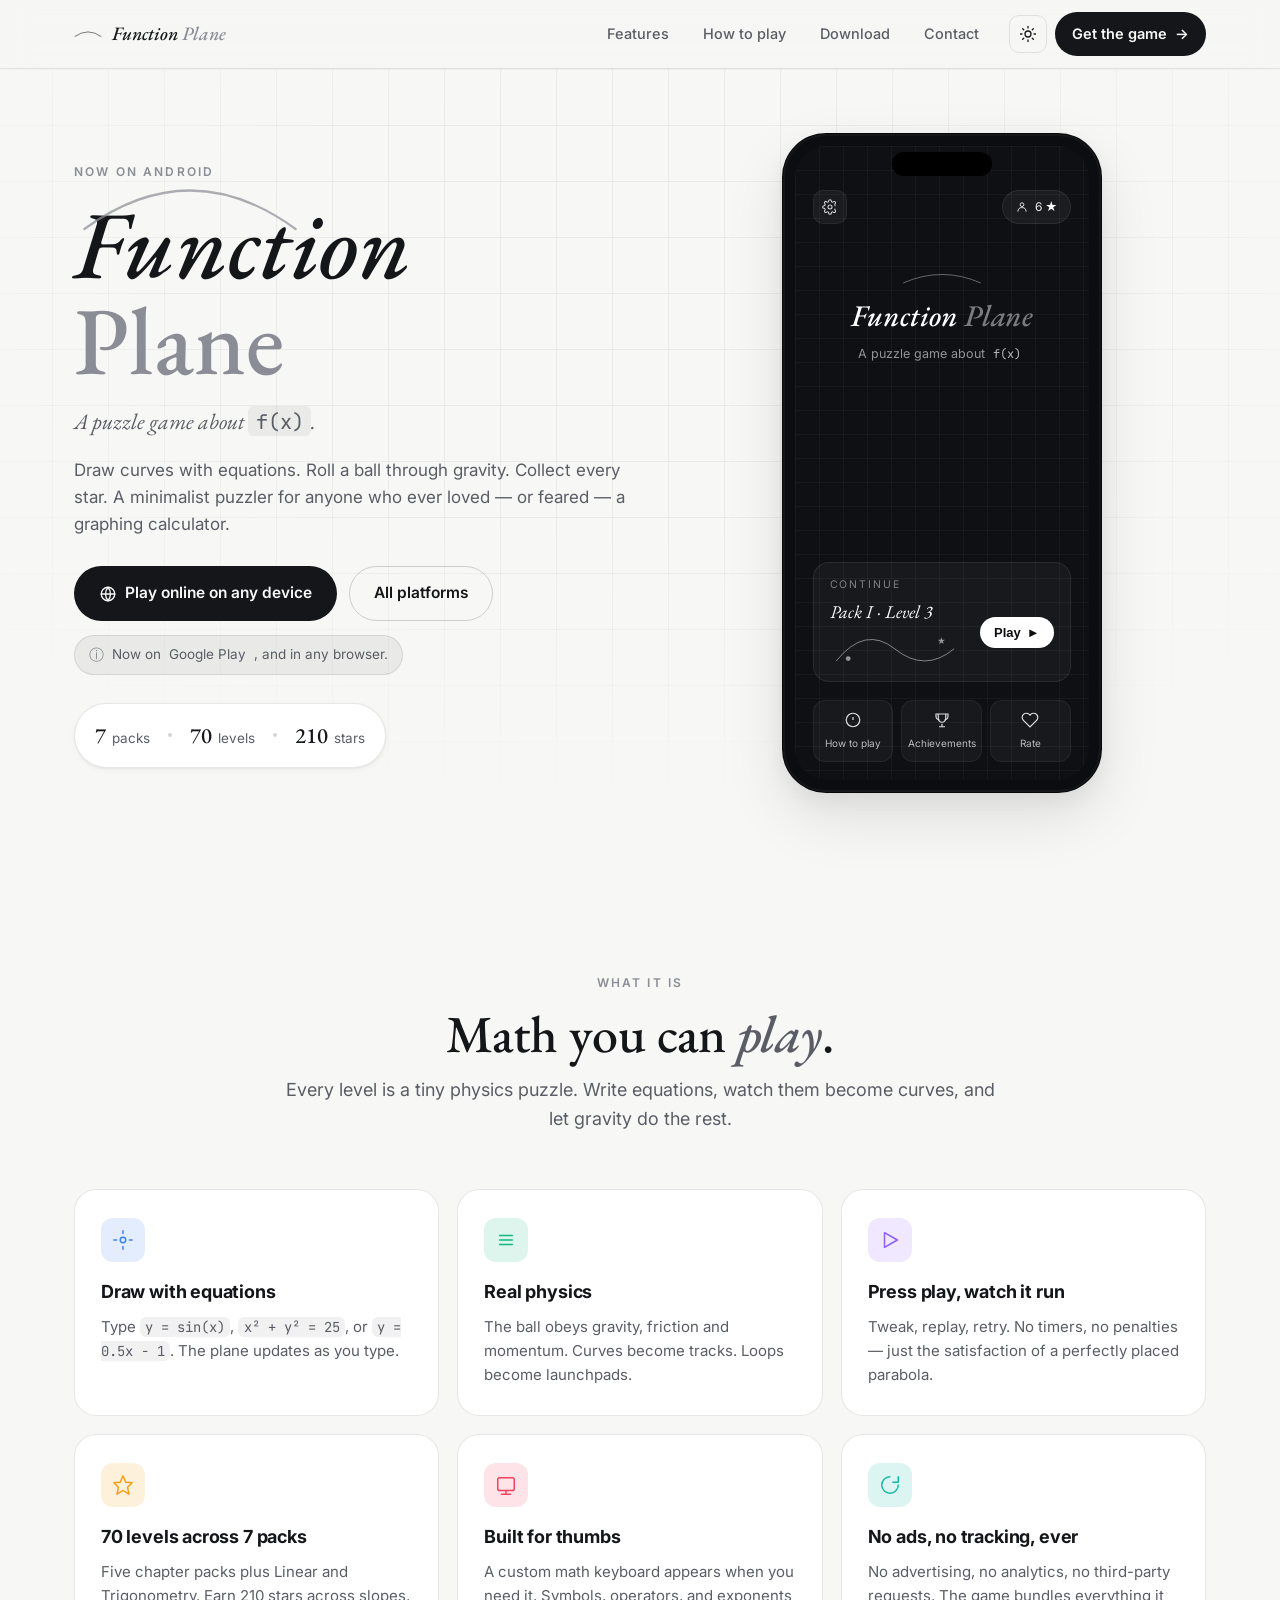
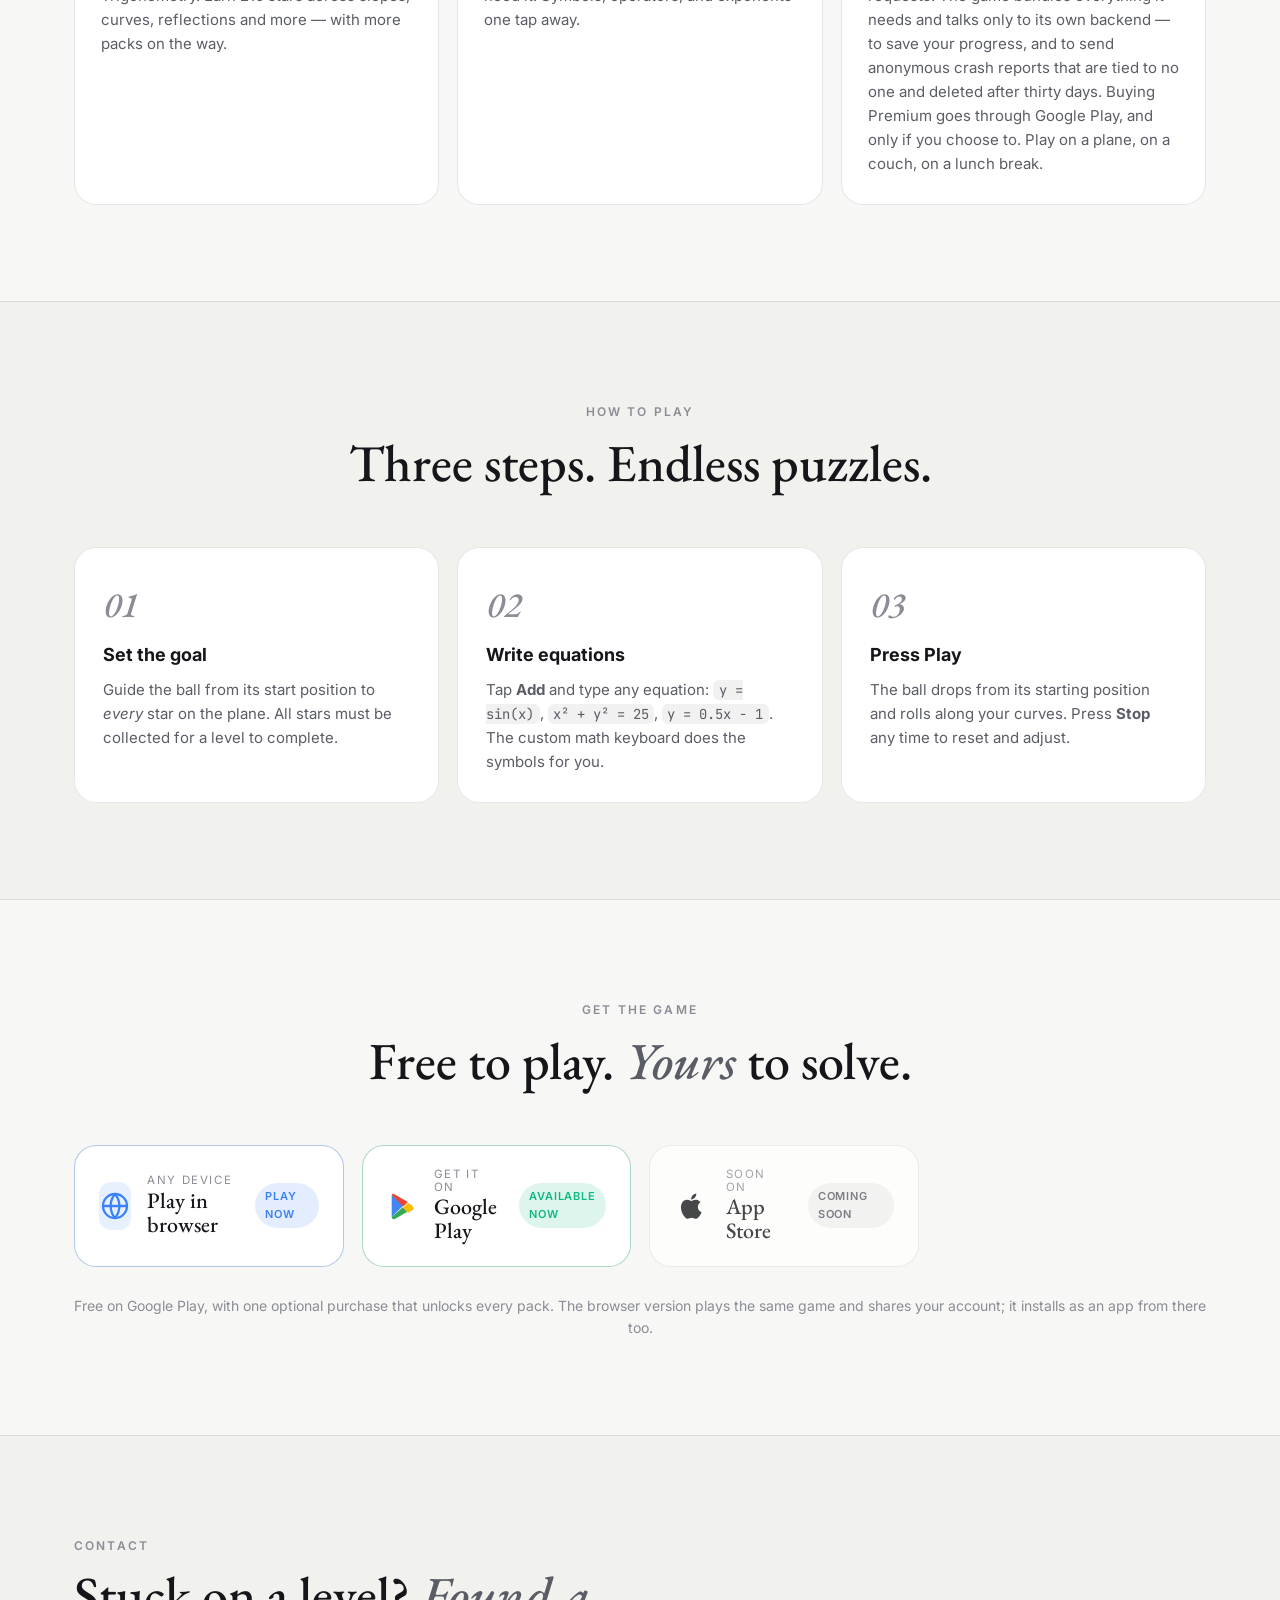
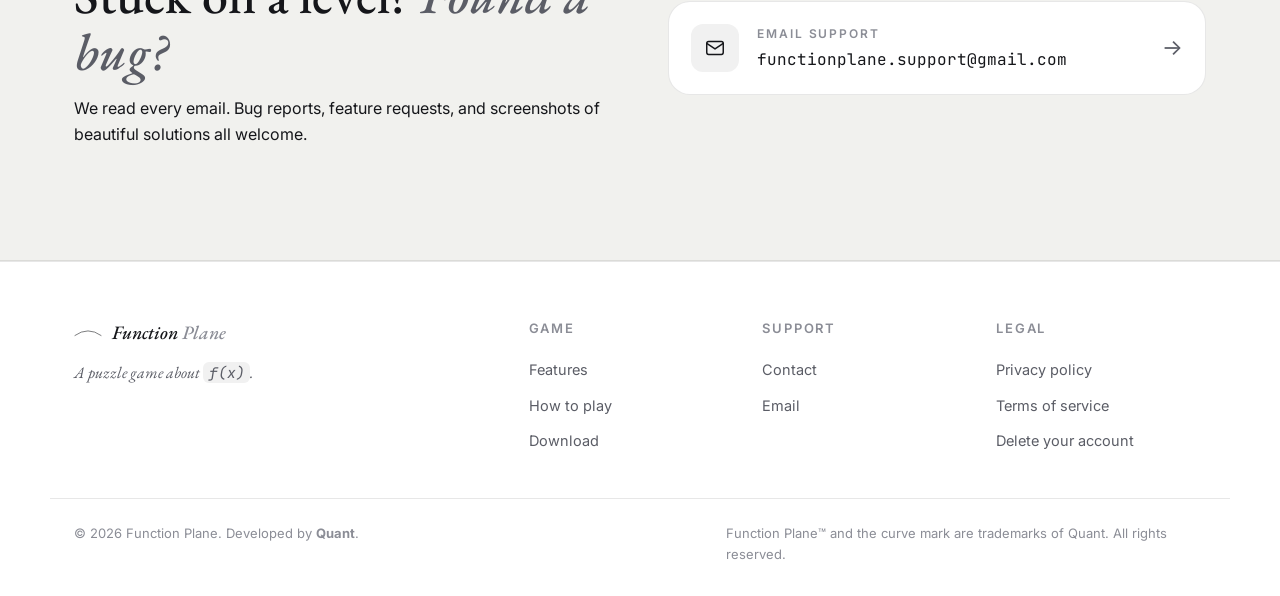
==== commit 90df701c: "Launch day: point the homepage at the Google Play listing The hero notice, the Google Play card and " ====
--- a/index.html
+++ b/index.html
@@ -93,7 +93,7 @@
           </div>
           <p class="hero__notice">
             <span aria-hidden="true">&#9432;</span>
-            Not on Google Play yet &mdash; it is in closed testing. Play in the browser in the meantime.
+            Now on <a href="https://play.google.com/store/apps/details?id=app.functionplane">Google Play</a>, and in any browser.
           </p>
 
           <div class="hero__meta">
@@ -273,7 +273,7 @@
             <div class="store__badge">Play now</div>
           </a>
 
-          <a class="store store--soon" href="#" aria-disabled="true" aria-label="Function Plane on Google Play, not yet available">
+          <a class="store store--play" href="https://play.google.com/store/apps/details?id=app.functionplane" aria-label="Get Function Plane on Google Play">
             <div class="store__icon">
               <svg viewBox="0 0 24 24" aria-hidden="true">
                 <path fill="#34A853" d="M3.6 20.5a1.6 1.6 0 0 0 2.4 1.4l9.5-5.5-3.4-3.4z"/>
@@ -283,10 +283,10 @@
               </svg>
             </div>
             <div class="store__text">
-              <span class="store__small">Soon on</span>
+              <span class="store__small">Get it on</span>
               <span class="store__big">Google Play</span>
             </div>
-            <div class="store__badge store__badge--soon">Not yet available</div>
+            <div class="store__badge">Available now</div>
           </a>
 
           <a class="store store--soon" href="#" aria-disabled="true" aria-label="Function Plane on the App Store, coming soon">
@@ -304,7 +304,7 @@
         </div>
 
         <p class="download__note">
-          Function Plane is not on Google Play yet &mdash; it is in closed testing. Play in the browser in the meantime; it installs as an app from there on Android.
+          Free on Google Play, with one optional purchase that unlocks every pack. The browser version plays the same game and shares your account; it installs as an app from there too.
         </p>
       </div>
     </section>
--- a/styles.css
+++ b/styles.css
@@ -683,24 +683,13 @@
   box-shadow: none;
   border-color: var(--border);
 }
-.store--direct {
-  background: var(--text);
-  color: var(--bg);
-  border-color: var(--text);
-}
-.store--direct .store__small { color: rgba(255,255,255,0.6); }
-[data-theme="light"] .store--direct .store__small,
-:root:not([data-theme="dark"]) .store--direct .store__small { color: rgba(255,255,255,0.65); }
-[data-theme="dark"] .store--direct .store__small { color: rgba(0,0,0,0.55); }
-.store--direct .store__badge {
-  background: rgba(255,255,255,0.16);
-  color: inherit;
-}
-[data-theme="dark"] .store--direct .store__badge {
-  background: rgba(0,0,0,0.18);
-}
-.store__icon--direct { color: inherit; }
-
+
+.store--play {
+  border-color: color-mix(in oklab, var(--c-green) 30%, var(--border));
+}
+.store--play:hover {
+  border-color: color-mix(in oklab, var(--c-green) 55%, var(--border-strong));
+}
 .store--web {
   border-color: color-mix(in oklab, var(--c-blue) 30%, var(--border));
 }
